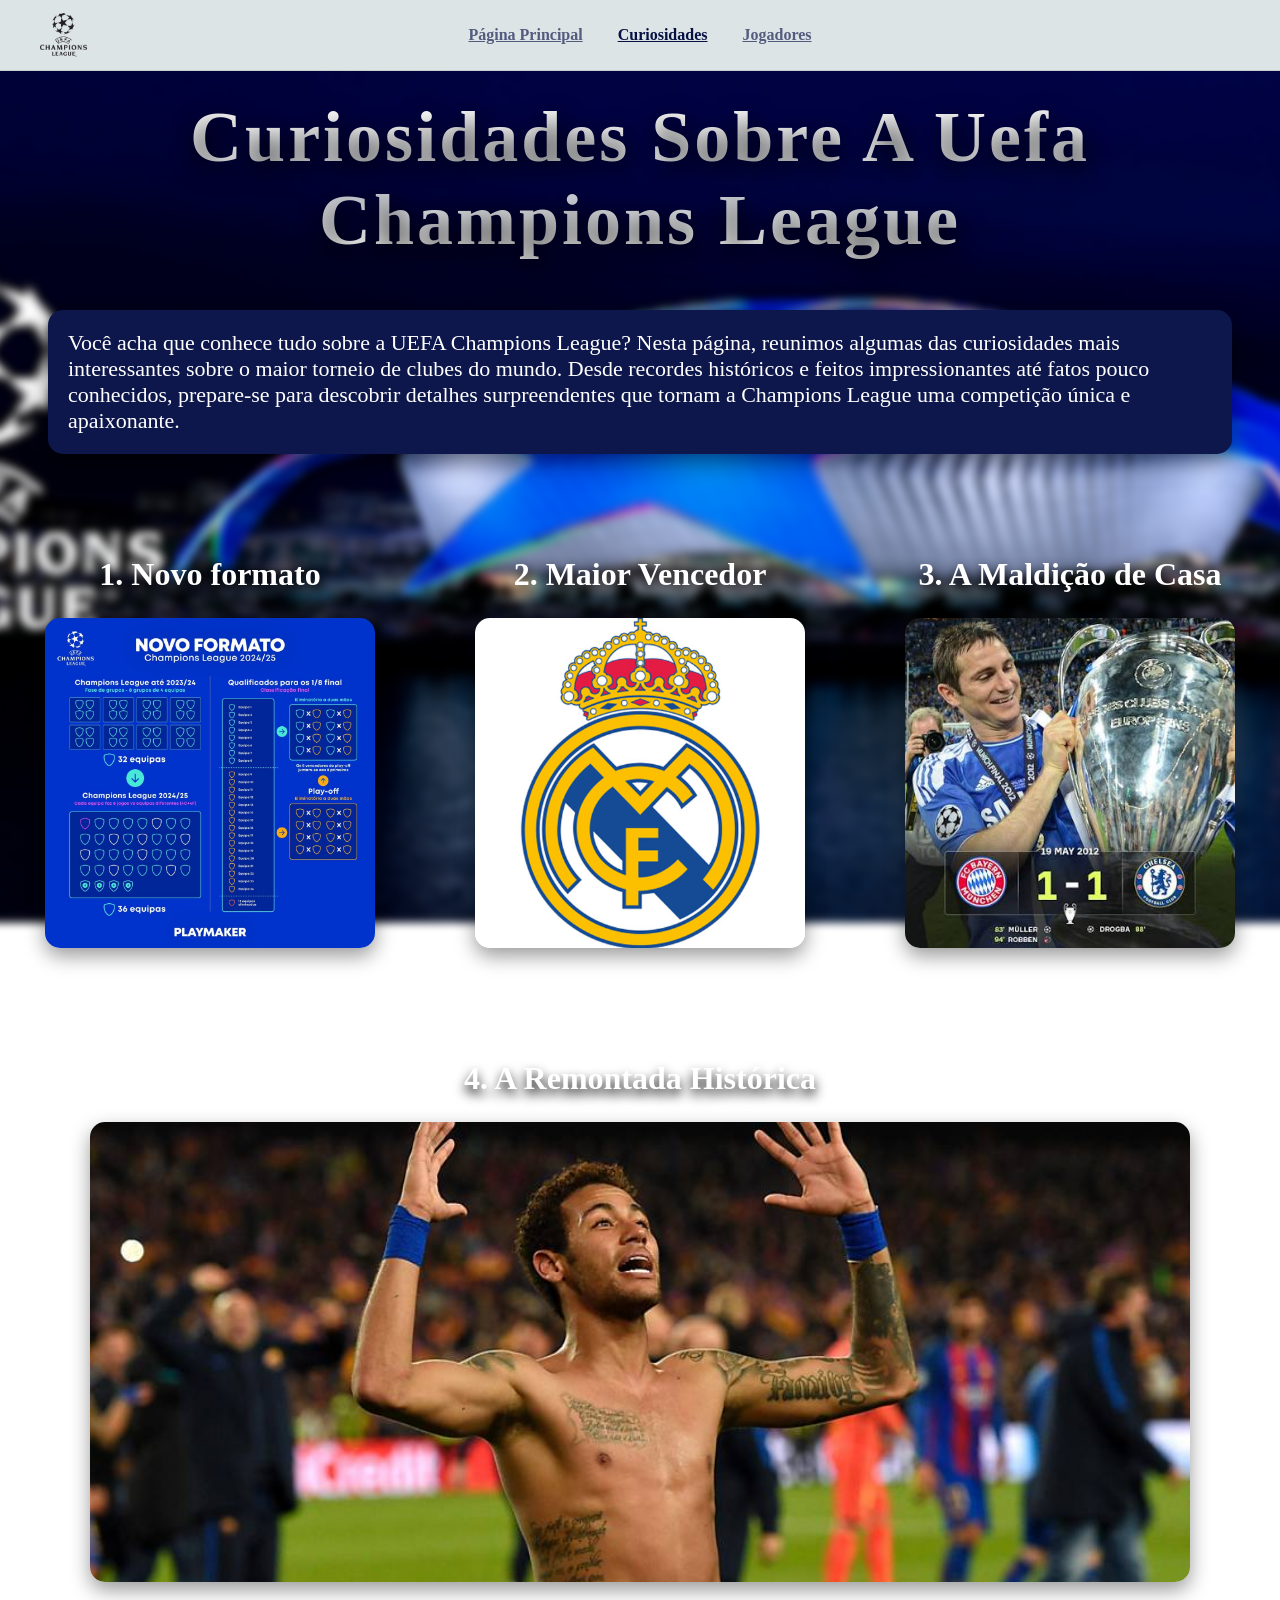
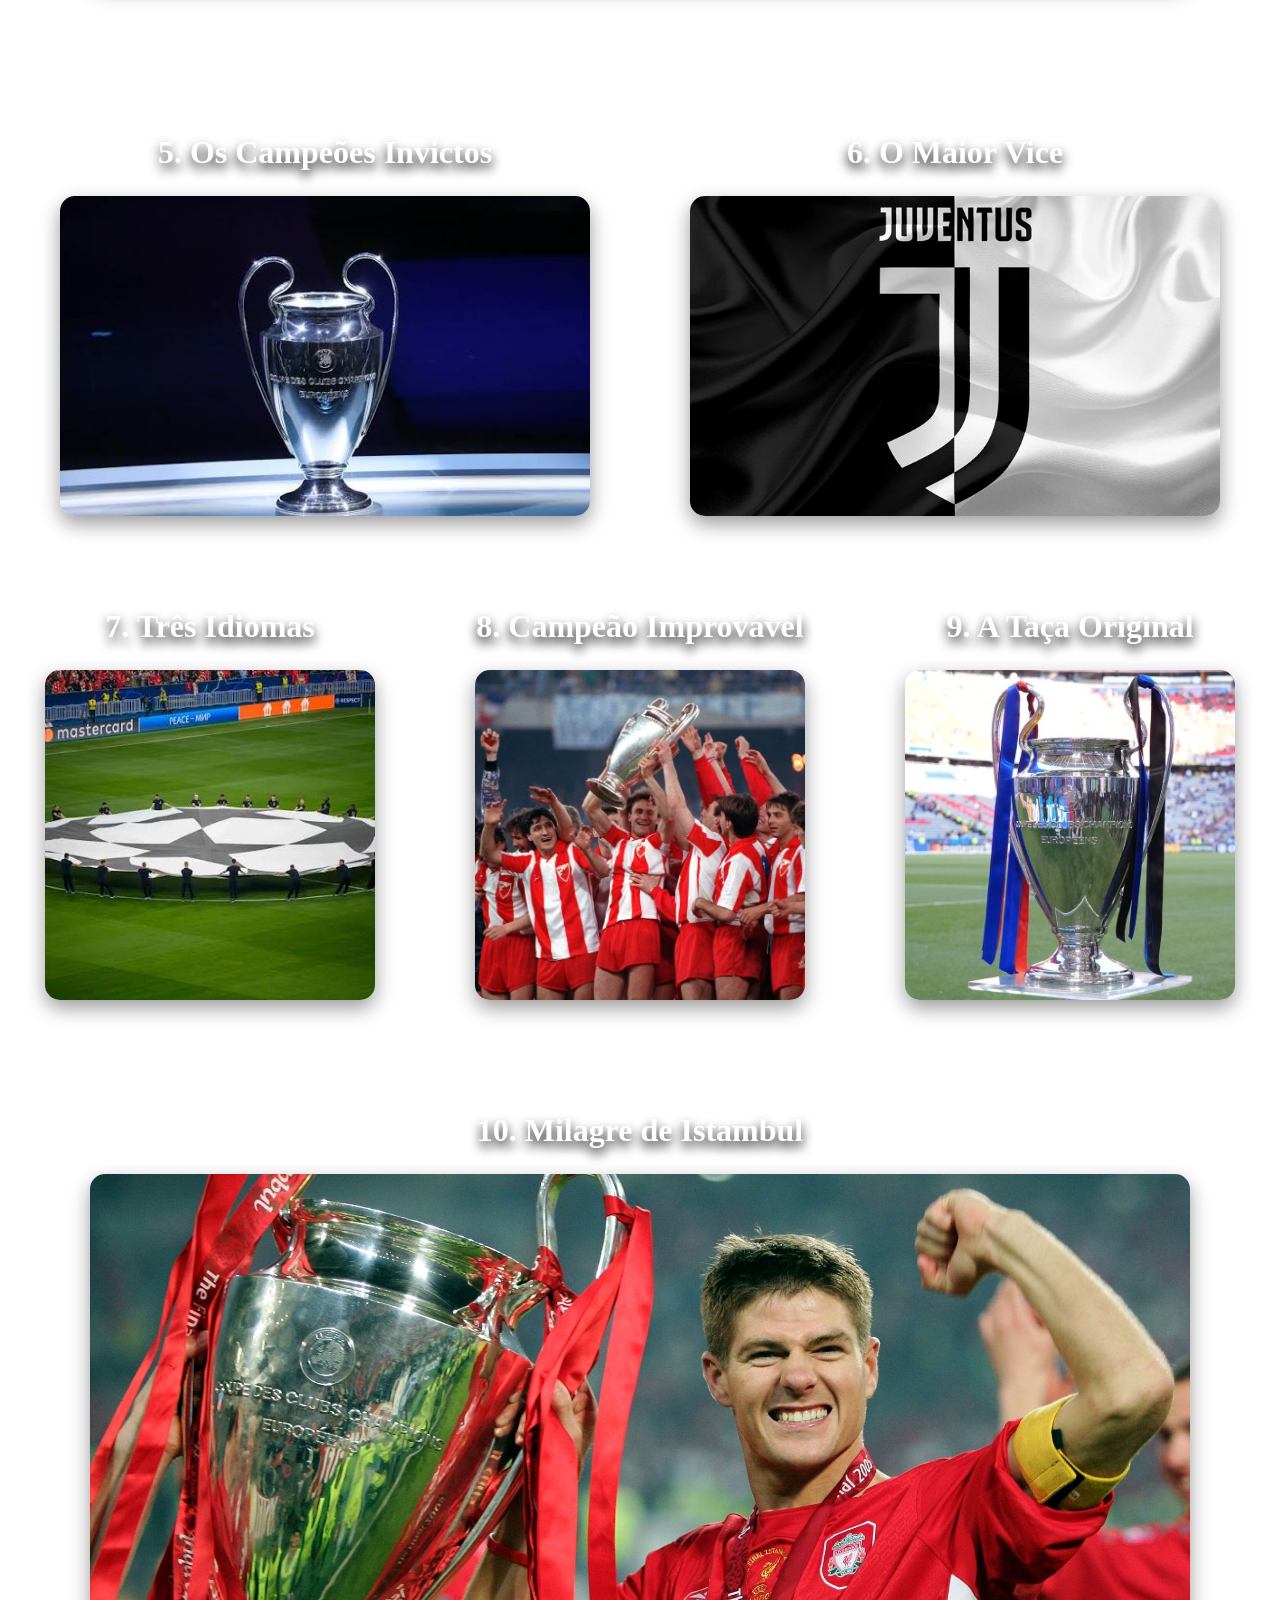
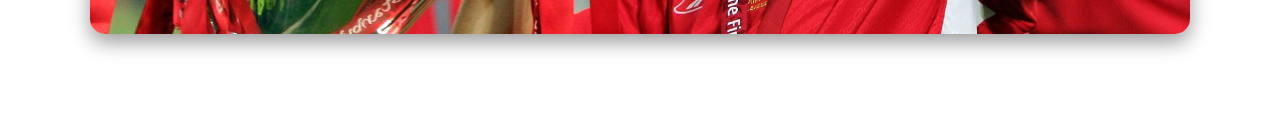
==== curiosidades.html @ 47689d78 "tirei o rodapé" ====
<!DOCTYPE html>
<html lang="en">
<head>
    <link rel="icon" href="imagens_pietro/logo-champions.png">
    <link rel="stylesheet" href="curiosidades.css">
    <meta charset="UTF-8">
    <meta name="viewport" content="width=device-width, initial-scale=1.0">
    <title>Curiosidades Champions League</title>
</head>
<body>
    <nav class="topo-site">
    <div class="topo-caixa">
        <img src="imagens_pietro/logo-champions.png" alt="Logo Champions" class="topo-logo">
        <ul class="topo-links">
            <li><a href="index.html">Página Principal</a></li>
            <li><a href="curiosidades.html" class="active">Curiosidades</a></li>
            <li><a href="jogadores.html">Jogadores</a></li>
        </ul>
    </div>
    </nav>
    <div class="fundo"></div>
    <header>
        <h1>Curiosidades Sobre A Uefa Champions League</h1>
        <p class="intro">Você acha que conhece tudo sobre a UEFA Champions League? 
            Nesta página, reunimos algumas das curiosidades mais interessantes sobre o maior torneio de clubes do mundo. 
            Desde recordes históricos e feitos impressionantes até fatos pouco conhecidos, prepare-se para descobrir detalhes surpreendentes que tornam a Champions League uma competição única e apaixonante.</p>

    </header>
    <main>
        
        <div class="card">
            <h3 class="timg">1. Novo formato</h3>
            <img src="imagens_pietro/formato.jpg" alt="Champions League" class="imagem">

            <div class="texto">
                <h4>Fase de liga</h4>
                <p>
                    A partir da temporada 2024/25, a UEFA Champions League adotou um novo formato com 36 equipes e uma fase de liga única, substituindo os tradicionais grupos. 
                    Cada clube disputa oito jogos contra adversários diferentes, e os melhores colocados avançam para as fases eliminatórias. 
                    A mudança foi criada para aumentar a competitividade e proporcionar mais confrontos entre grandes equipes.
                </p>
            </div>
        </div>

        <div class="card">
            <h3 class="timg">2. Maior Vencedor </h3>
            <img src="imagens_pietro/real.jpg" alt="Champions League" class="imagem">

            <div class="texto">
                <h4>Real Madrid</h4>
                <p>O Real Madrid é o clube mais dominante da história do torneio.
                O time espanhol já conquistou a taça 15 vezes, abrindo uma vantagem bizarra para o segundo colocado, o Milan, que possui 7 títulos.</p>
            </div>
        </div>

        <div class="card">
            <h3 class="timg">3. A Maldição de Casa </h3>
            <img src="imagens_pietro/alianz.jfif" alt="Champions League" class="imagem">

            <div class="texto">
                <h4>O Tabu do Estádio</h4>
                <p> Disputar a grande final da Champions League no próprio estádio parece a vantagem dos sonhos, mas historicamente se tornou uma verdadeira maldição. Em mais de 70 anos de torneio, apenas o Real Madrid (1957) e a Inter de Milão (1965) conseguiram ser campeões em casa. Na era moderna, o Bayern de Munique tentou quebrar esse tabu em 2012 na sua própria arena, mas acabou sofrendo uma derrota dramática nos pênaltis.</p>
            </div>
        </div>

        <div class="card destaque">
            <h3 class="timg">4. A Remontada Histórica </h3>
            <img src="imagens_pietro/remontada.jpg" alt="Champions League" class="imagem">

            <div class="texto">
                <h4>O Impossível Aconteceu no Camp Nou</h4>
                <p> Após o Barcelona sofrer um 4 a 0 avassalador para o PSG em 2017, a eliminação era dada como certa. Diante do ceticismo geral, o craque brasileiro chamou a responsabilidade e cravou: "Enquanto houver 1% de chance, teremos 99% de fé". No jogo de volta, o Barça abriu 3 a 0, mas sofreu um gol de Cavani no segundo tempo que parecia enterrar o sonho da classificação, exigindo que o time marcasse mais três gols nos minutos finais.
            Foi nesse cenário de terra arrasada que Neymar assumiu o protagonismo absoluto do futebol mundial. Aos 43 minutos, ele cobrou uma falta antológica no ângulo. Aos 46, com uma frieza absurda, bateu o pênalti do 5 a 1. E no último segundo dos acréscimos, aos 50 minutos, limpou a marcação e deu uma assistência genial de cavadinha para Sergi Roberto decretar o inacreditável 6 a 1. A histórica "Remontada" se tornou a maior atuação individual da carreira de Neymar.
                </p>
            </div>

        </div>

        <div class="card duplo">
            <h3 class="timg">5. Os Campeões Invictos </h3>
            <img src="imagens_pietro/taça.jfif" alt="Champions League" class="imagem">

            <div class="texto">
                <h4>A Campanha Perfeita</h4>
                <p>Erguer a taça mais cobiçada da Europa já é uma tarefa extremamente difícil, mas conquistá-la sem sofrer nenhuma derrota é um feito para pouquíssimos. Na história do torneio, apenas nove clubes conseguiram se sagrar campeões de forma invicta.
                    Entre eles, destacam-se times como o Milan, o Liverpool e o Ajax.
                    A façanha mais impressionante e recente desse seleto grupo aconteceu na temporada 2019/20, quando o título foi conquistado não apenas sem nenhuma derrota, mas vencendo absolutamente todas as partidas daquela edição, feito inédito na era moderna da competição.</p>
            </div>
        </div>

        <div class="card duplo">
            <h3 class="timg">6. O Maior Vice </h3>
            <img src="imagens_pietro/juventus.jpg" alt="Champions League" class="imagem">

            <div class="texto">
                <h4>A Maldição da Juventus</h4>
                <p> Enquanto alguns clubes parecem ter uma conexão mágica com a vitória na Champions League, outros carregam um histórico amargo de decisões dramáticas. O gigante italiano Juventus detém o recorde isolado de mais vice-campeonatos na história do torneio.
                    O clube de Turim conseguiu alcançar a grande final em nove ocasiões diferentes, mas acabou saindo de campo derrotado em sete delas. Essa sequência negativa inclui derrotas dolorosas nas finais de 1997, 1998, 2003, 2015 e 2017, transformando o sonho da terceira taça europeia em uma verdadeira obsessão engasgada para a sua torcida.</p>
            </div>
        </div>

        <div class="card">
            <h3 class="timg">7. Três Idiomas </h3>
            <img src="imagens_pietro/hino.jfif" alt="Champions League" class="imagem">

            <div class="texto">
                <h4>A Letra do Hino</h4>
                <p>Criado em 1992 para marcar a transição da antiga Copa dos Campeões para o formato atual da Champions League, o hino oficial é cantado misturando três línguas oficiais da UEFA de forma intercalada: o inglês, o francês e o alemão.</p>
            </div>
        </div>

        <div class="card">
            <h3 class="timg">8. Campeão Improvável </h3>
            <img src="imagens_pietro/estrelavermelha.webp" alt="Champions League" class="imagem">

            <div class="texto">
                <h4>Estrela Vermelha</h4>
                <p>Em 1991, o Estrela Vermelha, da Sérvia, chocou o continente ao conquistar o título da Champions. Foi uma das campanhas mais surpreendentes do futebol moderno, batendo o Olympique de Marselha na grande final e quebrando o domínio dos favoritos.</p>
            </div>
        </div>

        <div class="card">
            <h3 class="timg">9. A Taça Original </h3>
            <img src="imagens_pietro/trofeu.jfif" alt="Champions League" class="imagem">

            <div class="texto">
                <h4>A Regra da Posse</h4>
                <p>Antigamente, qualquer clube que vencesse o torneio três vezes seguidas ou cinco vezes no total ganhava o direito de ficar com a taça original para sempre. Hoje em dia, a UEFA mantém o troféu verdadeiro e os clubes recebem apenas uma réplica idêntica.</p>
            </div>
        </div>

        <div class="card destaque">
            <h3 class="timg">10. Milagre de Istambul</h3>
            <img src="imagens_pietro/istambul.jpg" alt="Champions League" class="imagem">

            <div class="texto">
                <h4>A Virada do Século</h4>
                <p> A final de 2005, disputada no Estádio Olímpico Atatürk, é considerada por muitos o maior jogo de futebol de todos os tempos. O poderoso Milan abriu um impressionante 3 a 0 ainda no primeiro tempo, deixando os torcedores do Liverpool sem esperanças. 
            No entanto, após o intervalo, o time inglês liderado por Steven Gerrard protagonizou uma reação inacreditável, marcando três gols em um intervalo de apenas seis minutos. 
            Após resistir à prorrogação com defesas milagrosas do goleiro Jerzy Dudek, o Liverpool conquistou o título histórico nos pênaltis, imortalizando aquela noite como "O Milagre de Istambul".</p>
            </div>
        </div>

    </main>

    <script src="curiosidades.js"></script>
</body>
</html>
---- curiosidades.css ----
.card {
    position: relative;
    display: flex;
    flex-direction: column;
    align-items: center;
    gap: 15px;
    width: 330px;
    flex-grow: 0;   
    flex-shrink: 0;
}

.imagem {
    width: 330px;
    height: 330px;
    object-fit: cover;
    z-index: 2;
    border-radius: 15px;
    box-shadow: 0 8px 20px rgba(0, 0, 0, 0.4);
}

.texto {
    position: absolute;
    top: 55px;
    left: 50%;
    width: 330px;  
    height: calc(100% - 55px); 
    min-height: 330px; 
    display: flex;
    flex-direction: column;
    justify-content: center;
    align-items: center;
    text-align: center;
    padding: 15px; 
    background: rgba(13, 23, 75, 0.95);
    color: white;
    border-radius: 16px; 
    opacity: 0;
    visibility: hidden;
    transform: translateX(-50%) scale(0.9); 
    transition: opacity 0.4s ease, transform 0.4s ease, visibility 0.4s ease;
    z-index: 9999;
    font-size: 19px;
    line-height: 1.4;
}
.card:hover > .texto {
    opacity: 1;
    transform: translateX(-50%) scale(1);
    visibility: visible;
}


banner {
    position: relative;
    height: 400px;
    overflow: hidden;
}

.fundo {
    top: 0;
    left: 0;
    position: fixed;
    background-image: url("imagens_pietro/back2.webp");
    background-size: cover;
    background-position: center;
    filter: blur(4px);
    transform: scale(1.05); 
    z-index: -1;
    background-repeat: no-repeat;
    background-attachment: fixed;
    width: 100vw;
    height: 100vh;
}

header {
    position: relative;
    z-index: 2; 
    color: white;
    padding: 40px;
}
h1 {
    font-size: 4.5rem;
    text-align: center;
    background: linear-gradient(
        #ffffff 10%,
        #e5e7eb 45%,
        #d1d5db 60%,
        #ffffff 90%
    );
    -webkit-background-clip: text;
    background-clip: text;
    color: transparent;
    letter-spacing: 3px;
    font-weight: 900;
    text-shadow: 2px 8px 25px rgba(0, 0, 0, 0.9);
}


.timg{
    text-align: center;
    color: #ffffff;
    font-size: 2rem;
    margin-bottom: 10px;
    text-shadow: 0 6px 12px rgba(0, 0, 0, 1);
}
.intro{
    font-size: 22px;
    margin: 30px auto 0px auto;
    padding: 20px;
    background: rgba(13, 23, 75, 1);
    border-radius: 15px;
    box-shadow: 0 8px 25px rgba(0, 0, 0, 0.5);
    color: rgb(255, 255, 255);
}

main {
    position: relative;
    z-index: 2;
    display: flex;
    flex-direction: row;
    flex-wrap: wrap;
    justify-content: center;
    gap: 60px 100px;
    width: 100%;
    max-width: 1200px;
    margin: 0 auto;
    padding: 30px;        
}

h4 {
    margin-bottom: 5px;
}

.card.destaque {
    width: 100%; 
    max-width: 1100px; 
    margin-top: 20px;
    margin-bottom: 60px;
}

.card.destaque .imagem {
    width: 100%;
    height: 460px;
    object-fit: cover;
    object-position: center 35%;
}

.card.destaque .texto {
    top: 54px;
    left: 50%;
    transform: translateX(-50%) scale(0.9);
    width: 100%;
    height: 460px;   
    font-size: 21px; 
    padding: 33px;  
}

.card.destaque:hover > .texto {
    transform: translateX(-50%) scale(1);
}

.card.duplo {
    width: 530px; 
}

.card.duplo .imagem {
    width: 530px;
    height: 320px;
    object-fit: cover;
}
.card.duplo .texto {
    top: 59px;
    left: 50%;
    transform: translateX(-50%) scale(0.9);
    width: 530px;  
    height: 320px; 
}

.card.duplo:hover > .texto {
    opacity: 1;
    visibility: visible;
    transform: translateX(-50%) scale(1);
}

.topo-site {
    position: fixed;
    top: 0;
    left: 0;
    width: 100%;
    height: 70px;
    background-color: rgb(221, 228, 230);
    backdrop-filter: blur(10px);
    border-bottom: 1px solid rgba(0, 0, 0, 0.1);
    z-index: 999999;                     
    transition: transform 0.3s ease;    
}

.topo-site.escondido {
    transform: translateY(-100%); 
}

.topo-caixa {
    width: 100%;
    max-width: 1400px; 
    height: 100%;
    margin: 0 auto;
    padding: 0 40px;
    display: flex;
    justify-content: center; 
    align-items: center;
    box-sizing: border-box;
    position: relative; 
}

.topo-logo {
    position: absolute;
    left: 40px;
    height: 45px;   
    width: auto;     
    object-fit: contain; 
    display: block;
}

.topo-links {
    display: flex;
    flex-direction: row; 
    list-style: none;
    gap: 35px;
    margin: 0;
    padding: 0;
}


.topo-links a {
    color: rgba(24, 33, 82, 0.7);
    font-size: 16px;
    font-weight: bold;
    transition: color 0.2s ease;
    display: block;
}


.topo-links a:hover,
.topo-links a.active {
    color: #071142;
}
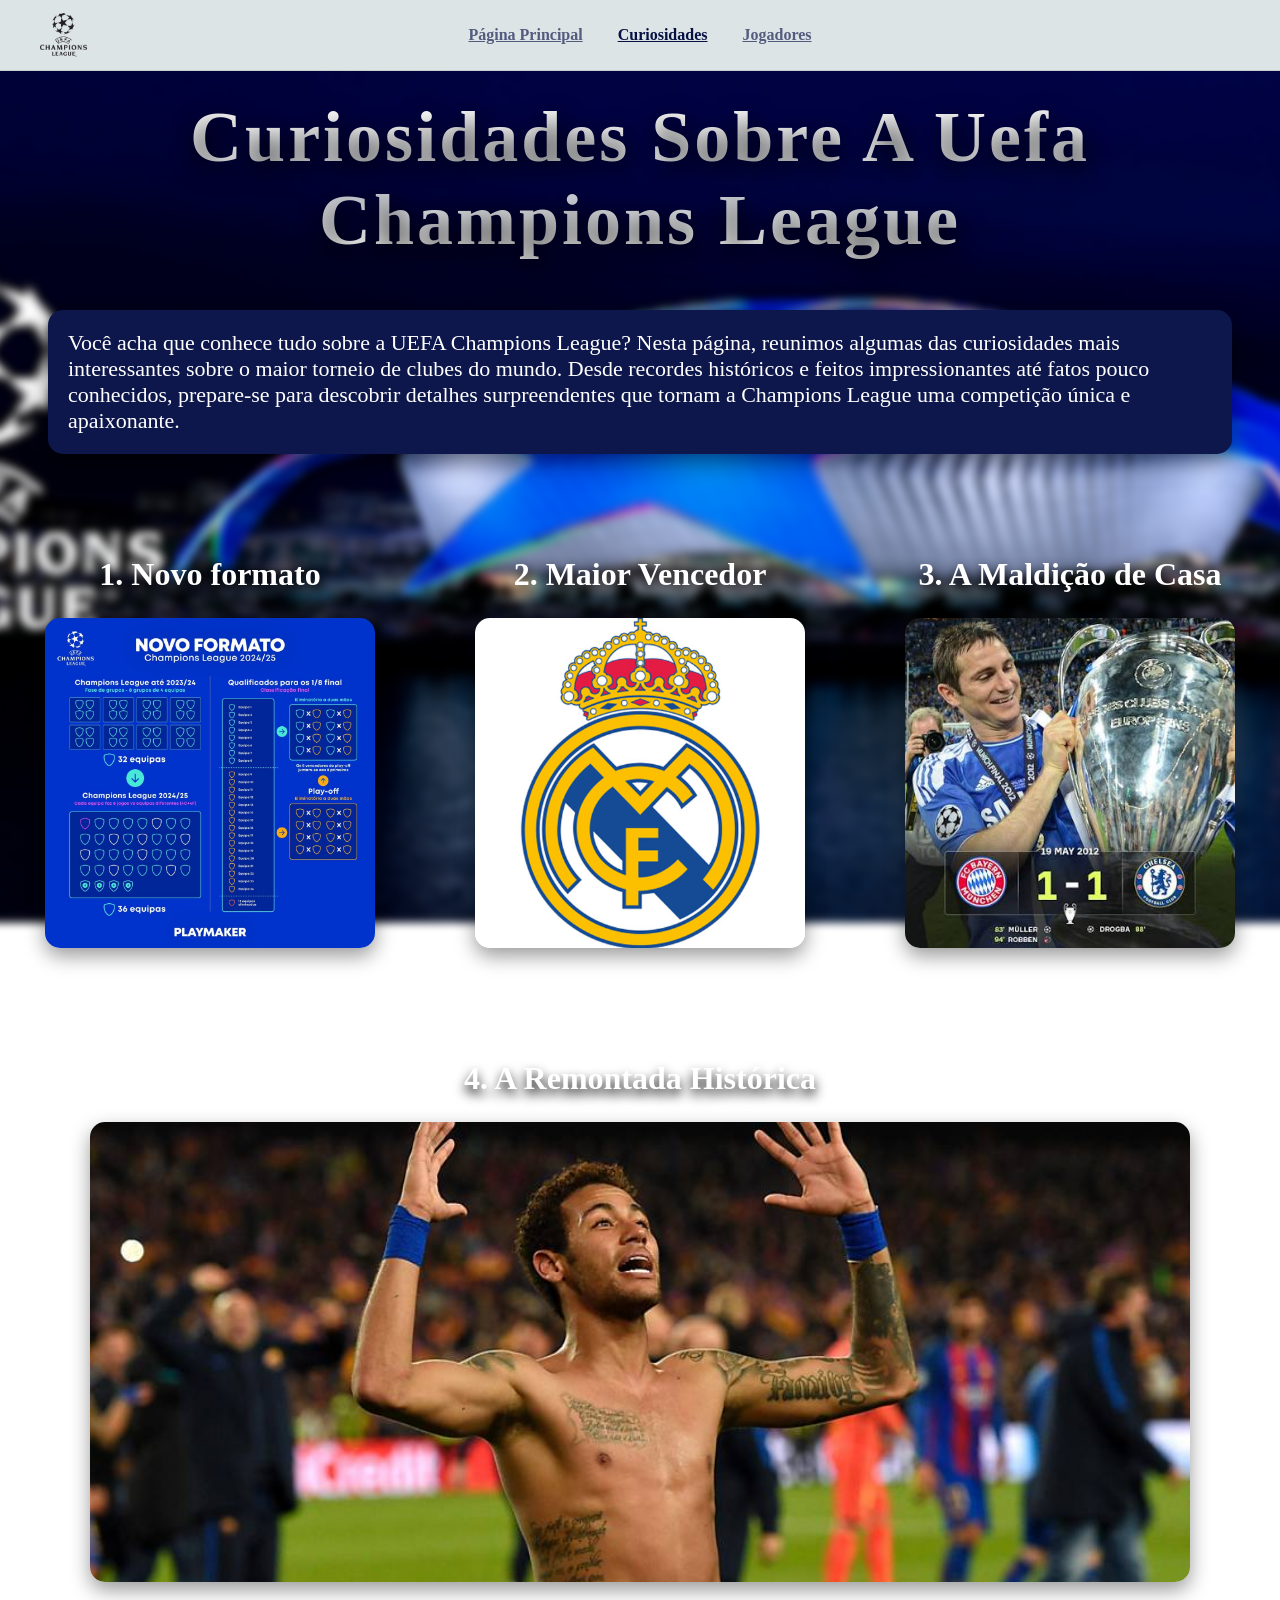
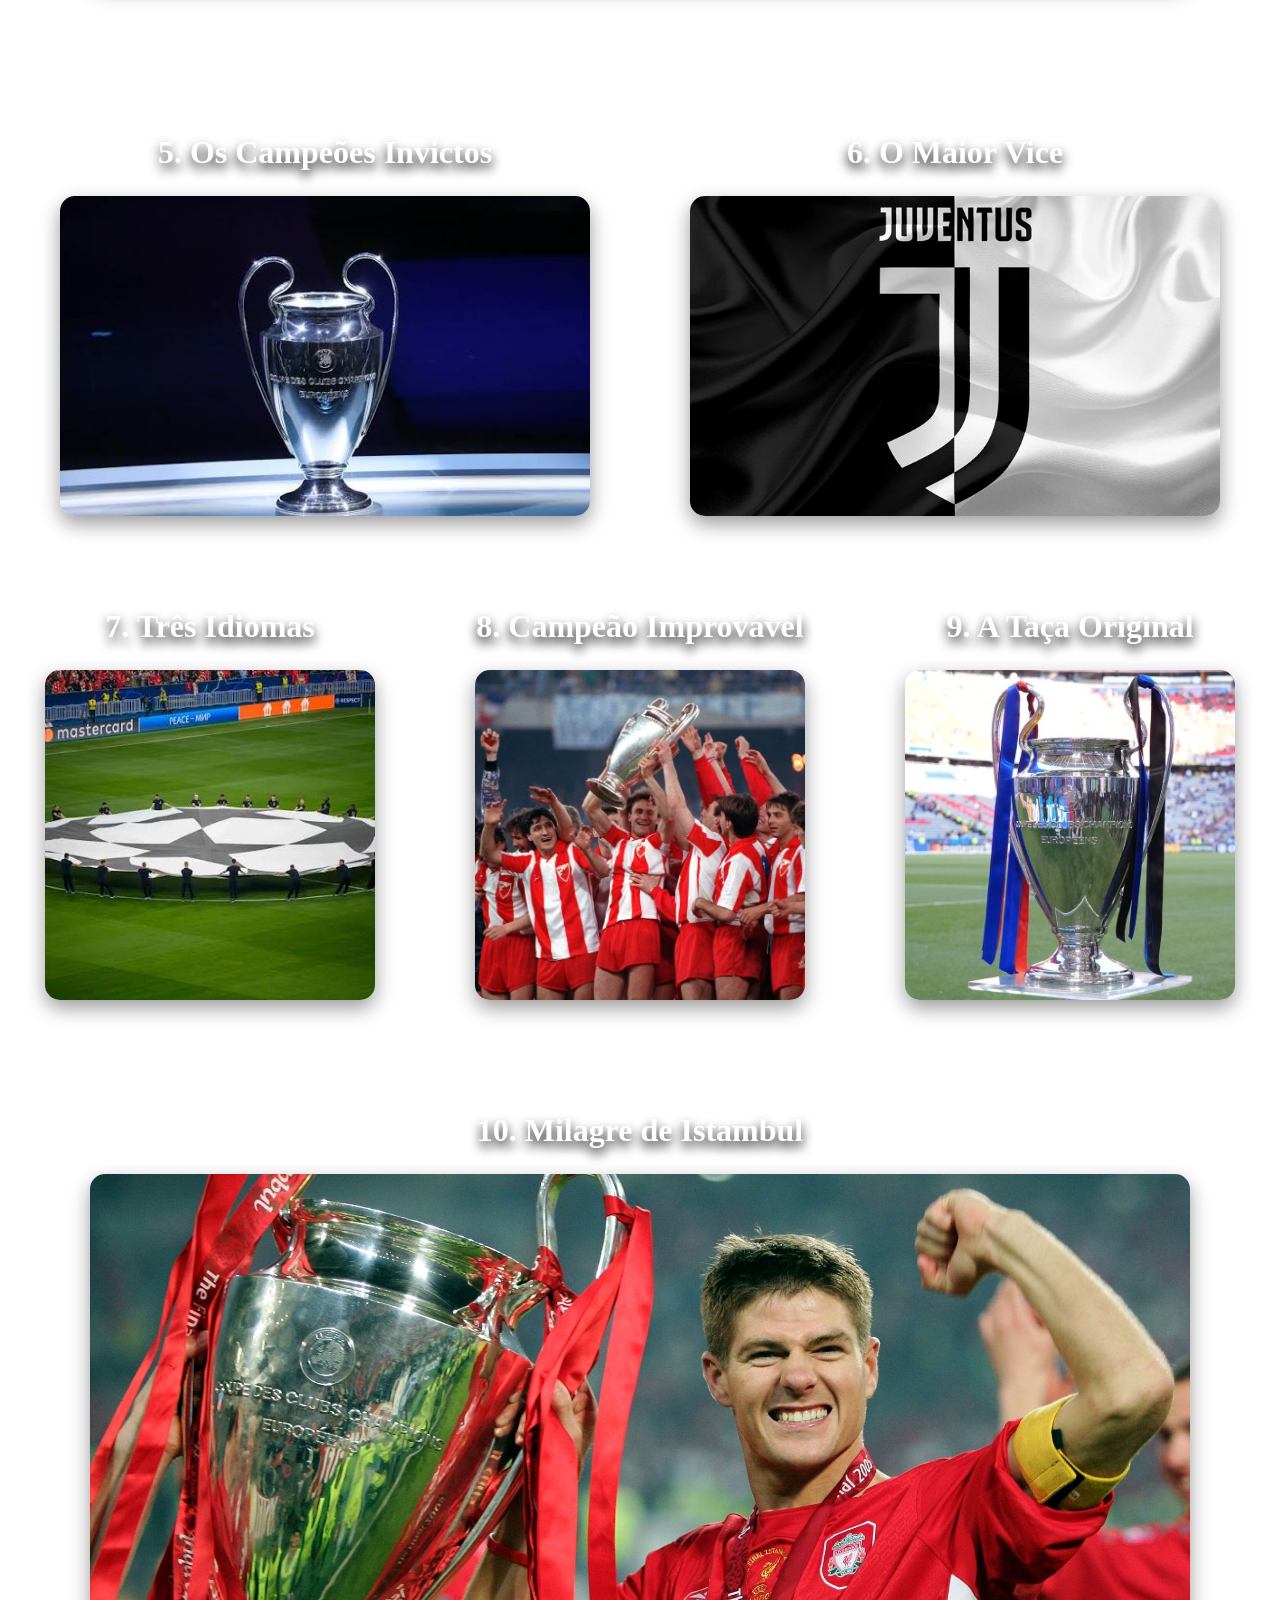
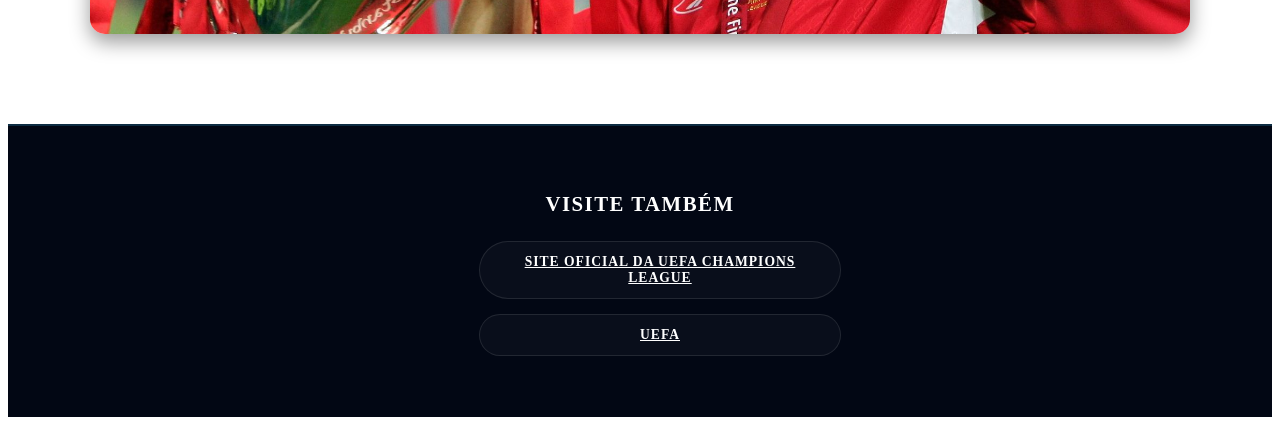
==== commit 9eb3c675: "coloquei o rodapé" ====
--- a/curiosidades.html
+++ b/curiosidades.html
@@ -143,6 +143,27 @@
 
     </main>
 
+    <footer>
+
+
+
+
+    <section class="visite">
+
+    <h3>Visite também</h3>
+
+    <ul>
+        <li>
+        <a href="https://www.uefa.com/uefachampionsleague/" target="_blank">Site Oficial da UEFA Champions League</a>
+        </li>
+
+        <li>
+            <a href="https://www.uefa.com/" target="_blank">UEFA</a>
+        </li>
+        </ul>
+    </section>
+    </footer>
+
     <script src="curiosidades.js"></script>
 </body>
 </html>
--- a/curiosidades.css
+++ b/curiosidades.css
@@ -244,3 +244,46 @@
     color: #071142;
 }
 
+footer {
+    background-color: #020714;
+    border-top: 2px solid rgba(56, 189, 248, 0.2);
+    padding: 45px 20px;
+    text-align: center;
+}
+
+footer h3 {
+    font-size: 1.3rem;
+    color: #ffffff;
+    text-transform: uppercase;
+    margin-bottom: 25px;
+    letter-spacing: 1.5px;
+}
+
+.visite ul {
+    list-style: none;
+    display: flex;
+    flex-direction: column; 
+    align-items: center;
+    gap: 15px;
+}
+
+.visite ul li a {
+    display: inline-block;
+    width: 320px; 
+    padding: 12px 20px;
+    background: rgba(255, 255, 255, 0.03);
+    color: #ffffff;
+    font-weight: 600;
+    font-size: 0.85rem;
+    text-transform: uppercase;
+    letter-spacing: 1px;
+    border-radius: 30px;
+    border: 1px solid rgba(255, 255, 255, 0.1);
+    text-align: center;
+}
+
+.visite ul li a:hover {
+    background: linear-gradient(90deg, #38bdf8, #0369a1);
+    box-shadow: 0 0 20px rgba(56, 189, 248, 0.4);
+    transform: scale(1.05); 
+}
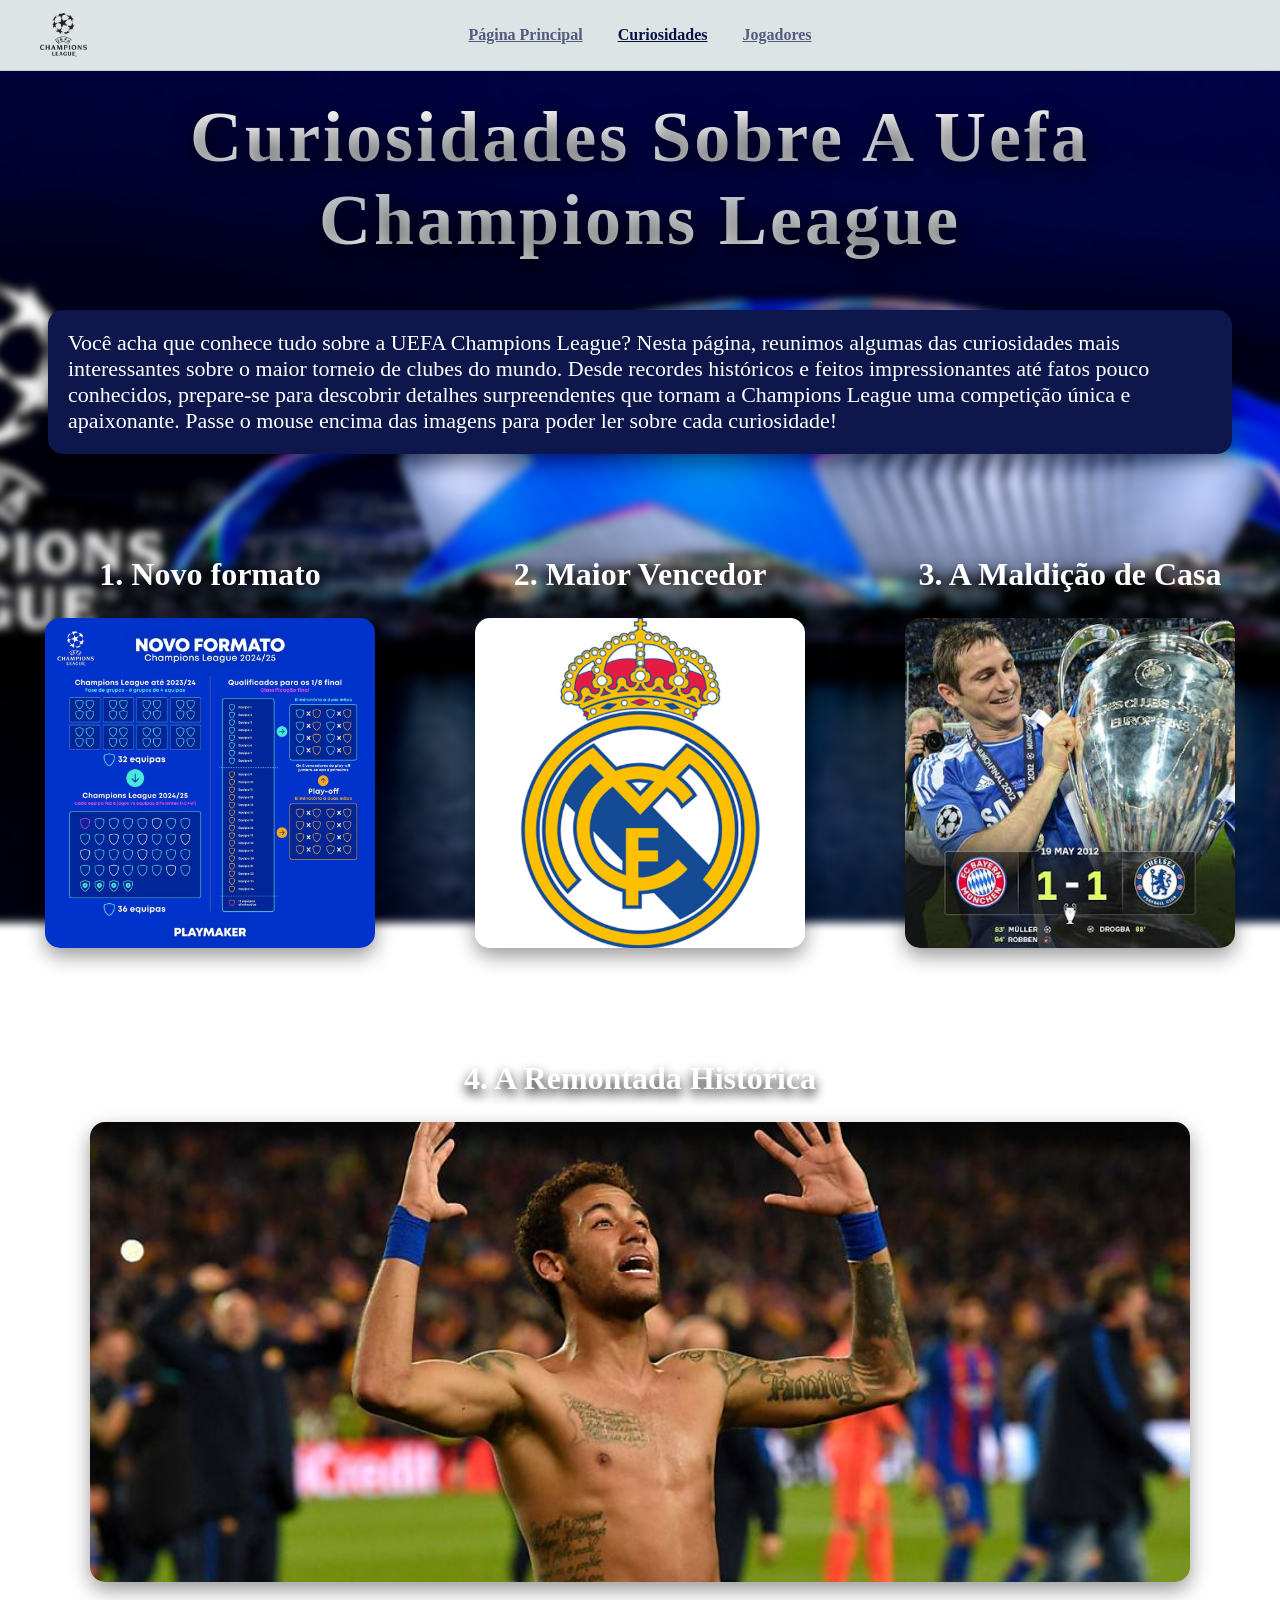
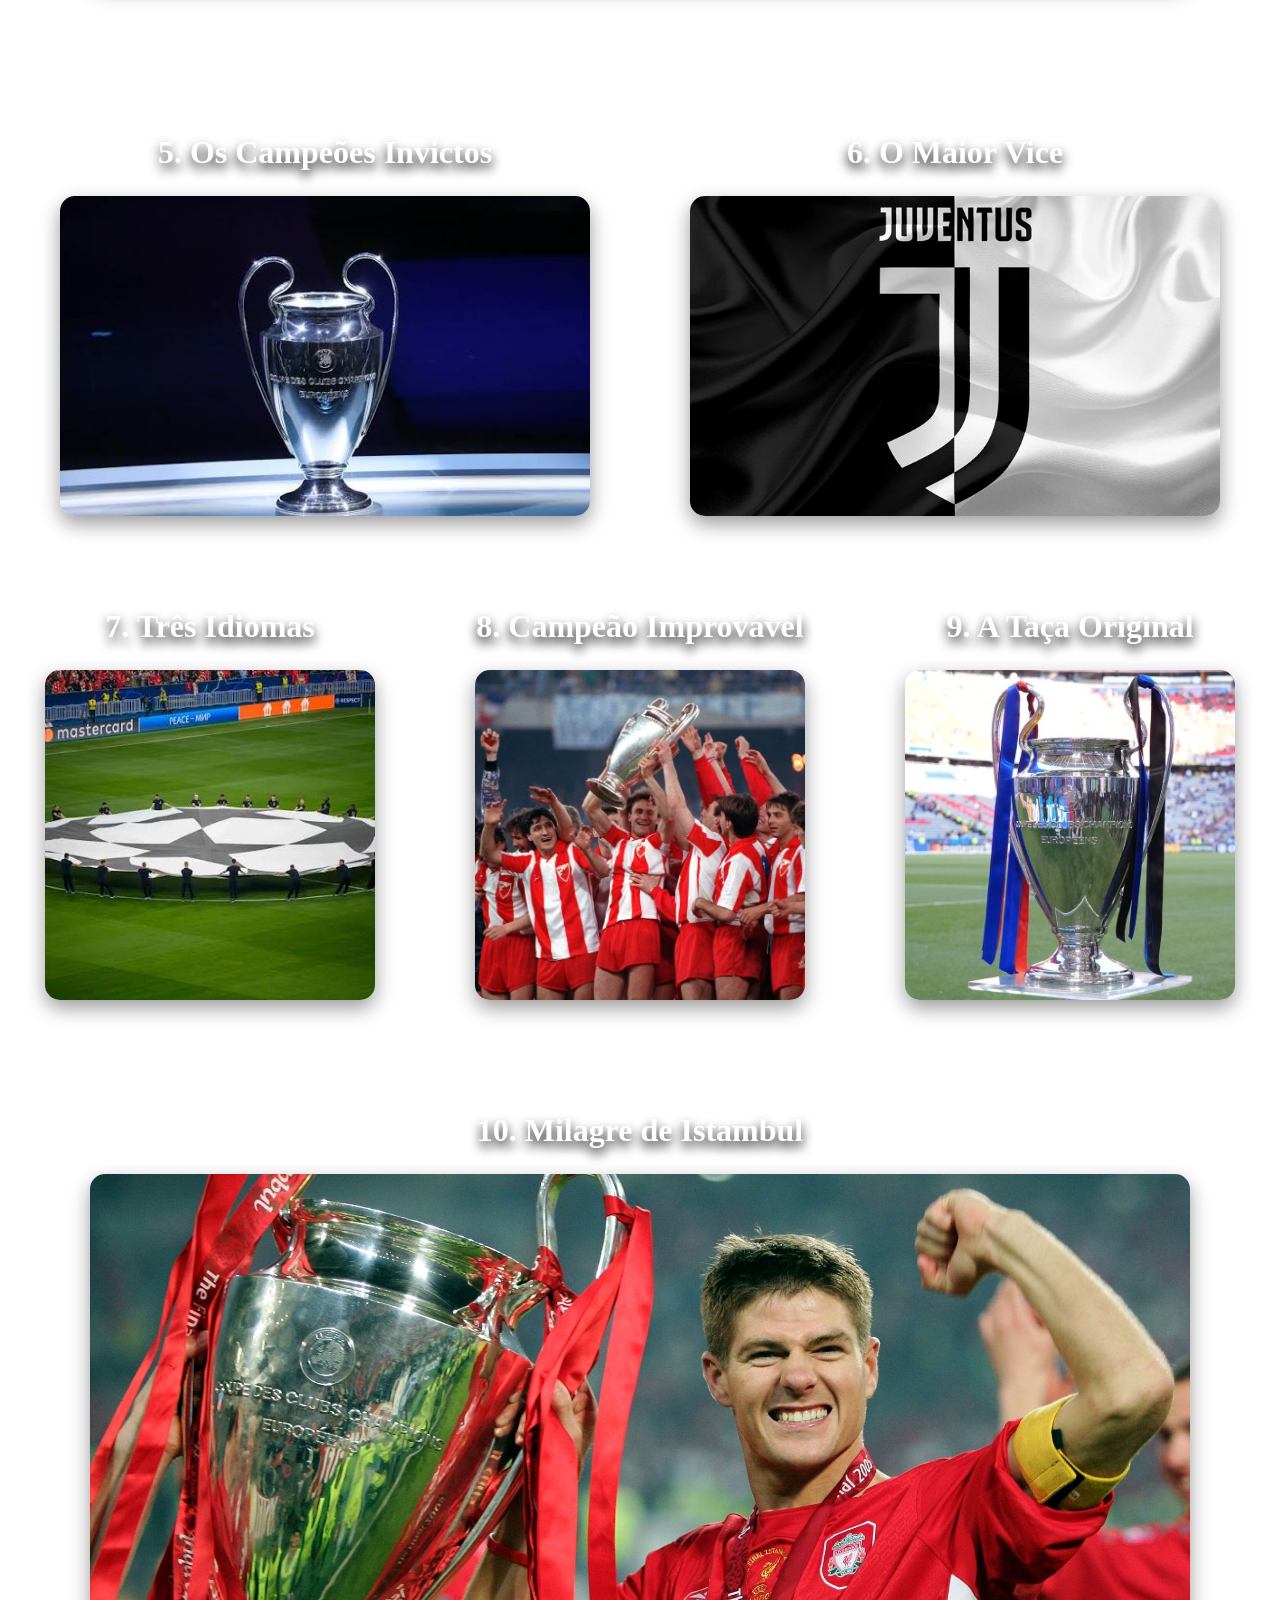
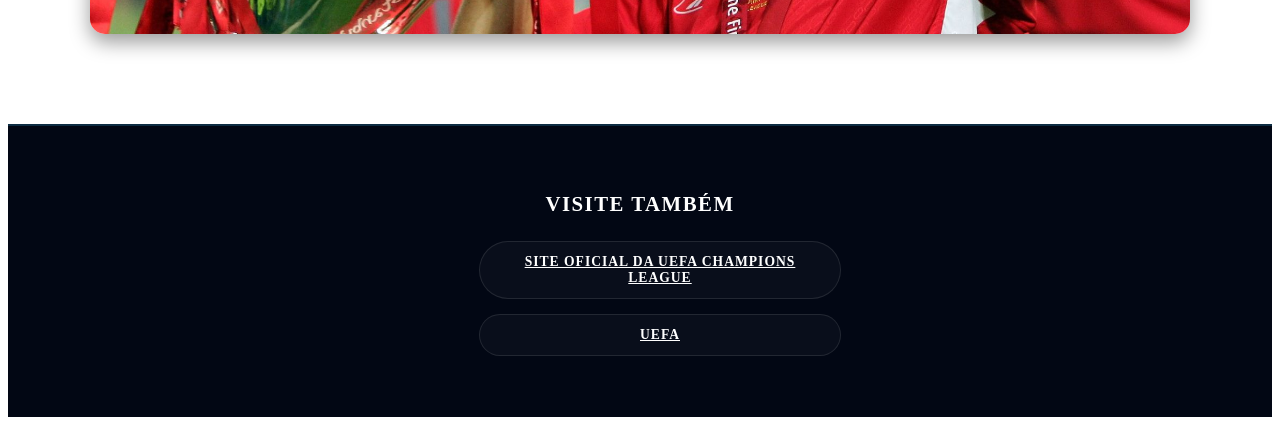
==== commit b741ac54: "mudei o texto um pouco" ====
--- a/curiosidades.html
+++ b/curiosidades.html
@@ -23,7 +23,7 @@
         <h1>Curiosidades Sobre A Uefa Champions League</h1>
         <p class="intro">Você acha que conhece tudo sobre a UEFA Champions League? 
             Nesta página, reunimos algumas das curiosidades mais interessantes sobre o maior torneio de clubes do mundo. 
-            Desde recordes históricos e feitos impressionantes até fatos pouco conhecidos, prepare-se para descobrir detalhes surpreendentes que tornam a Champions League uma competição única e apaixonante.</p>
+            Desde recordes históricos e feitos impressionantes até fatos pouco conhecidos, prepare-se para descobrir detalhes surpreendentes que tornam a Champions League uma competição única e apaixonante. Passe o mouse encima das imagens para poder ler sobre cada curiosidade!</p>
 
     </header>
     <main>
@@ -148,7 +148,7 @@
 
 
 
-    <section class="visite">
+        <section class="visite">
 
     <h3>Visite também</h3>
 
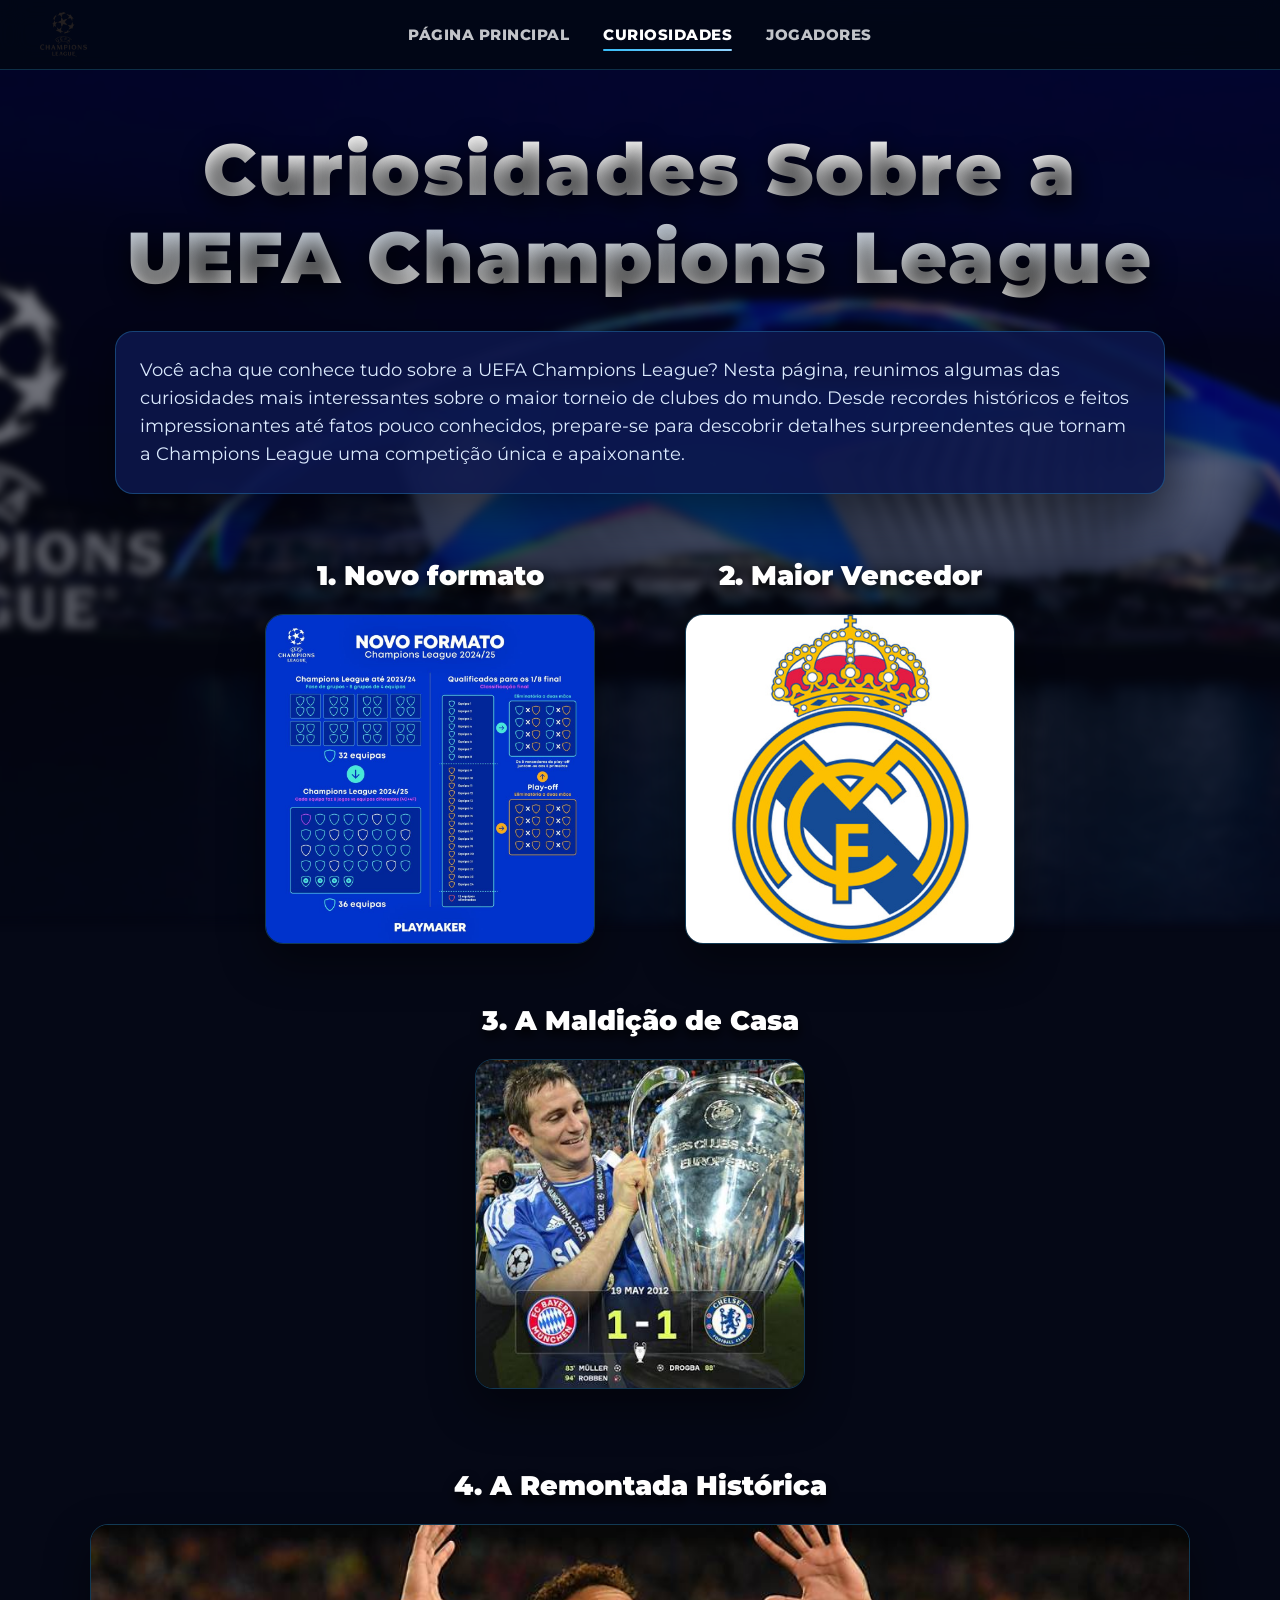
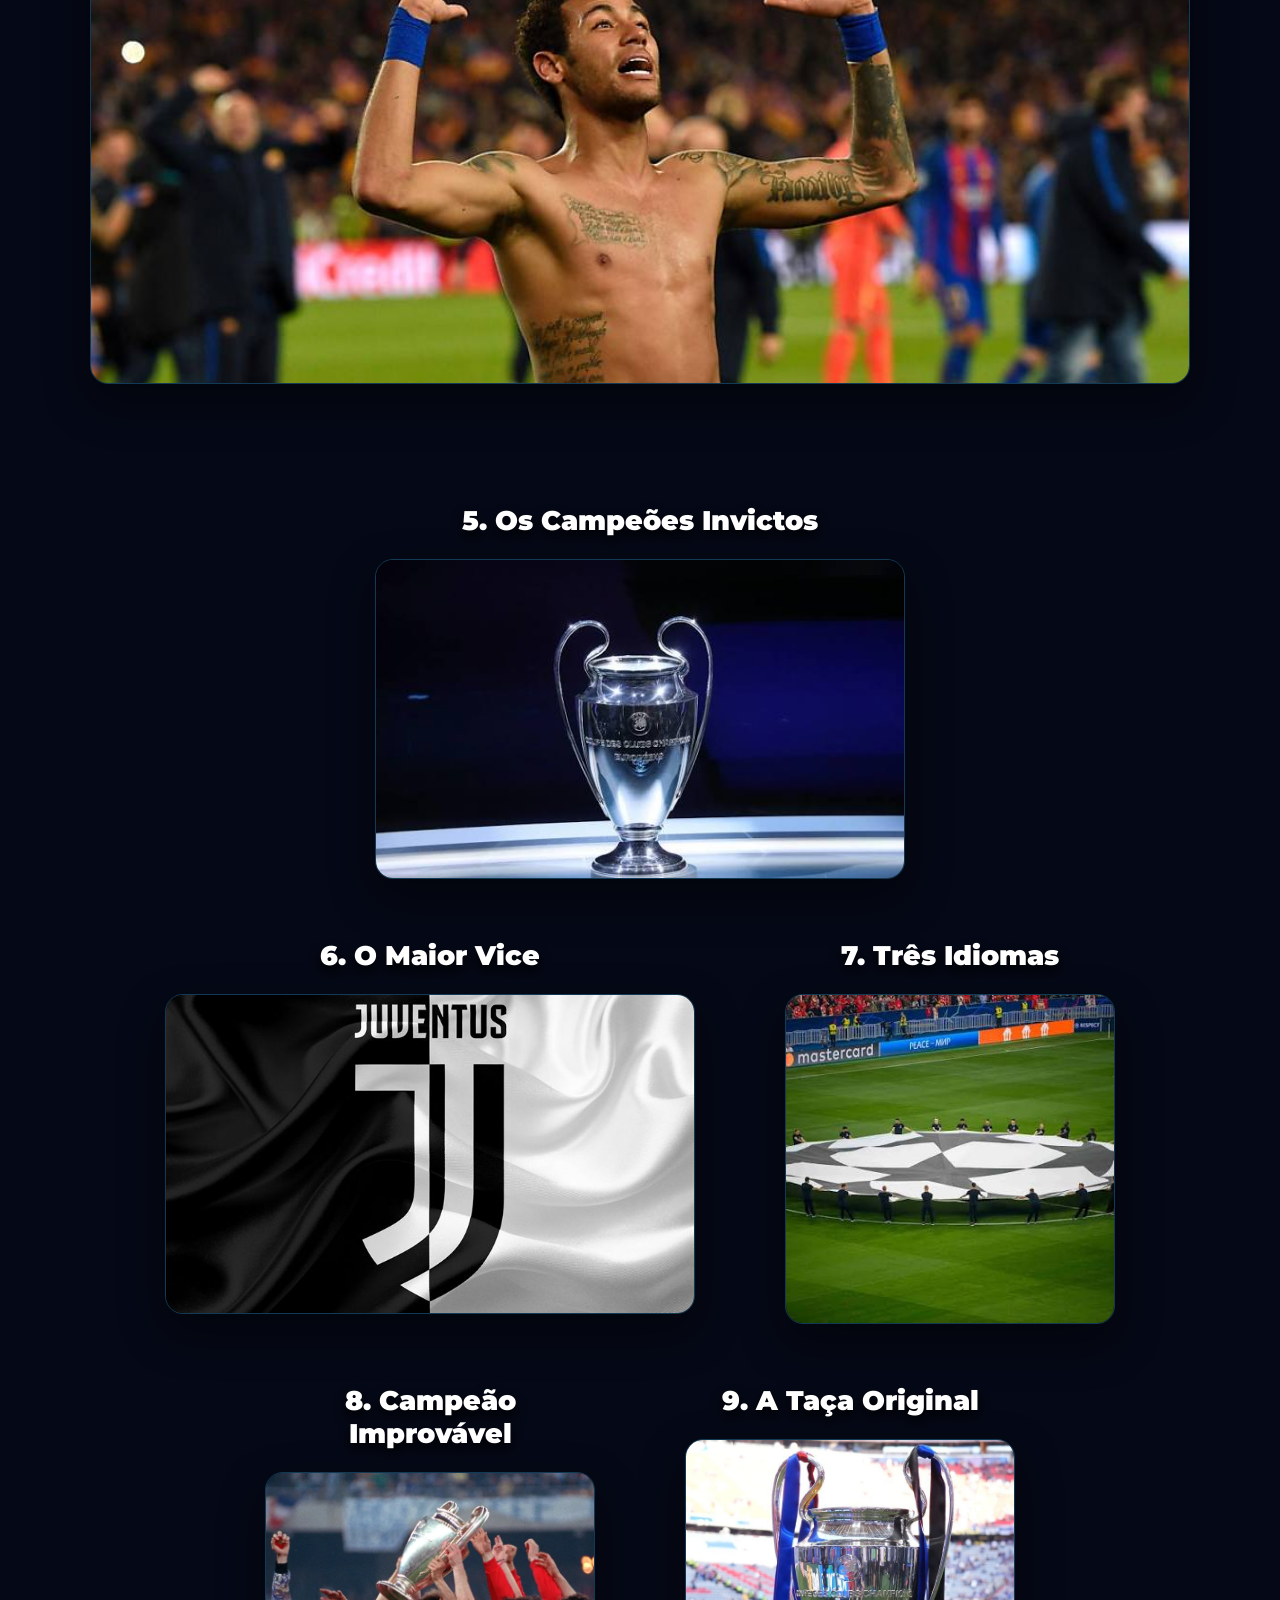
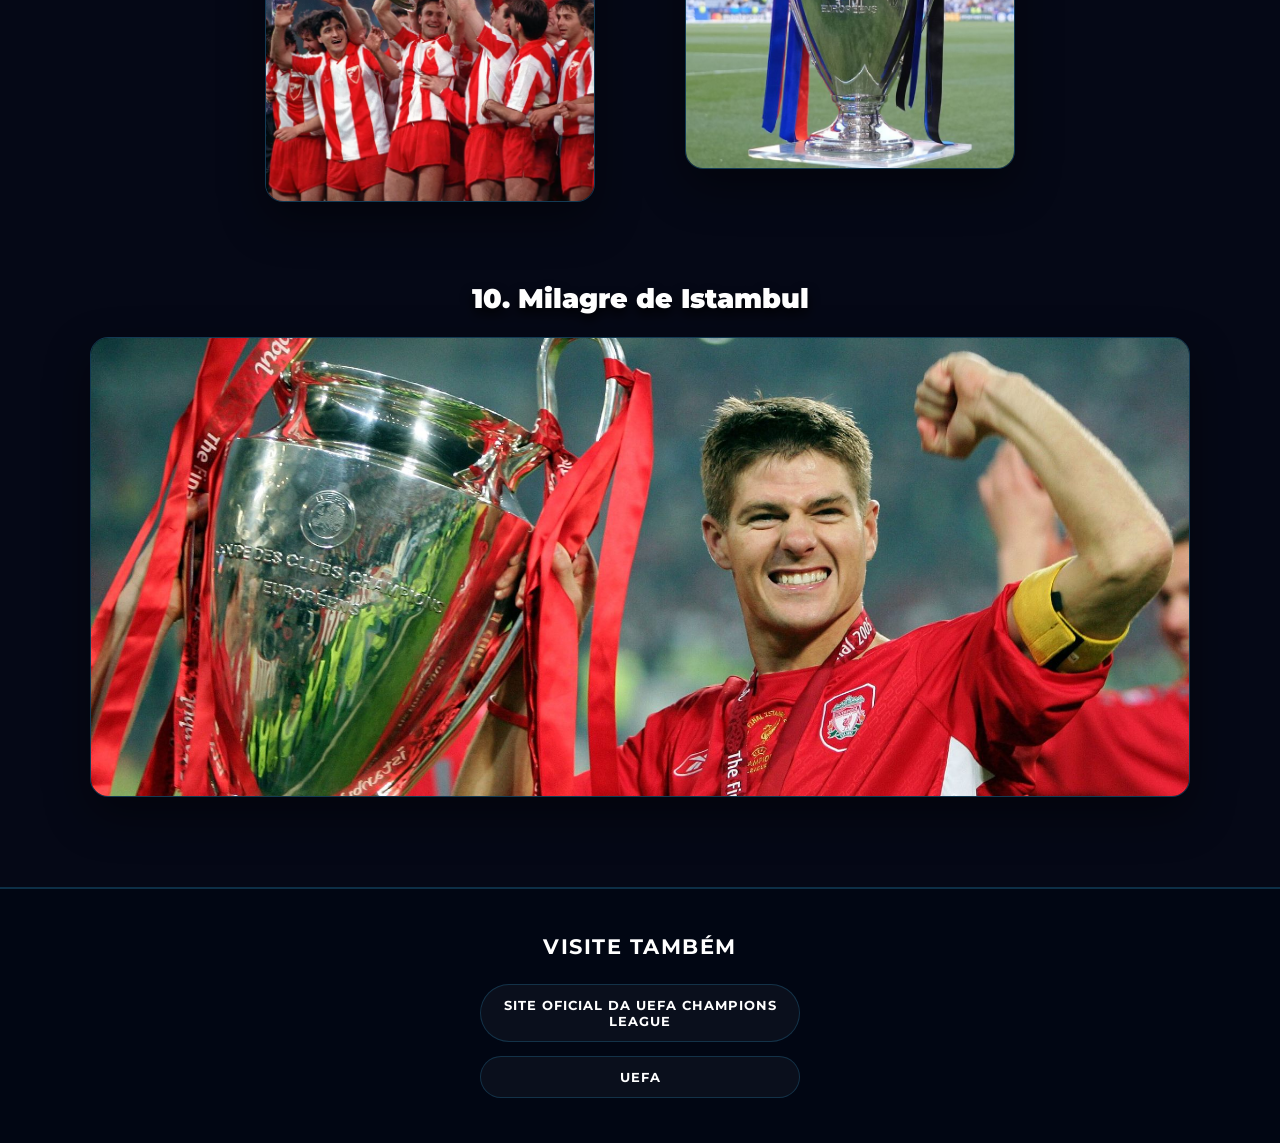
==== commit a4455747: "padronização de todas paginas, incluindo mesmas fontes, tamanhos, etc" ====
--- a/curiosidades.html
+++ b/curiosidades.html
@@ -1,169 +1,191 @@
 <!DOCTYPE html>
-<html lang="en">
+<html lang="pt-BR">
+
 <head>
-    <link rel="icon" href="imagens_pietro/logo-champions.png">
-    <link rel="stylesheet" href="curiosidades.css">
-    <meta charset="UTF-8">
-    <meta name="viewport" content="width=device-width, initial-scale=1.0">
-    <title>Curiosidades Champions League</title>
+  <meta charset="UTF-8">
+  <meta name="viewport" content="width=device-width, initial-scale=1.0">
+  <link rel="icon" href="imagens_pietro/logo-champions.png">
+  <link rel="stylesheet" href="curiosidades.css">
+  <title>Curiosidades Champions League</title>
 </head>
+
 <body>
-    <nav class="topo-site">
+  <nav class="topo-site">
     <div class="topo-caixa">
-        <img src="imagens_pietro/logo-champions.png" alt="Logo Champions" class="topo-logo">
-        <ul class="topo-links">
-            <li><a href="index.html">Página Principal</a></li>
-            <li><a href="curiosidades.html" class="active">Curiosidades</a></li>
-            <li><a href="jogadores.html">Jogadores</a></li>
-        </ul>
+      <img src="imagens_pietro/logo-champions.png" alt="Logo Champions" class="topo-logo">
+
+      <ul class="topo-links">
+        <li><a href="index.html">Página Principal</a></li>
+        <li><a href="curiosidades.html" class="active">Curiosidades</a></li>
+        <li><a href="jogadores.html">Jogadores</a></li>
+      </ul>
     </div>
-    </nav>
-    <div class="fundo"></div>
-    <header>
-        <h1>Curiosidades Sobre A Uefa Champions League</h1>
-        <p class="intro">Você acha que conhece tudo sobre a UEFA Champions League? 
-            Nesta página, reunimos algumas das curiosidades mais interessantes sobre o maior torneio de clubes do mundo. 
-            Desde recordes históricos e feitos impressionantes até fatos pouco conhecidos, prepare-se para descobrir detalhes surpreendentes que tornam a Champions League uma competição única e apaixonante. Passe o mouse encima das imagens para poder ler sobre cada curiosidade!</p>
+  </nav>
 
-    </header>
-    <main>
-        
-        <div class="card">
-            <h3 class="timg">1. Novo formato</h3>
-            <img src="imagens_pietro/formato.jpg" alt="Champions League" class="imagem">
+  <div class="fundo"></div>
 
-            <div class="texto">
-                <h4>Fase de liga</h4>
-                <p>
-                    A partir da temporada 2024/25, a UEFA Champions League adotou um novo formato com 36 equipes e uma fase de liga única, substituindo os tradicionais grupos. 
-                    Cada clube disputa oito jogos contra adversários diferentes, e os melhores colocados avançam para as fases eliminatórias. 
-                    A mudança foi criada para aumentar a competitividade e proporcionar mais confrontos entre grandes equipes.
-                </p>
-            </div>
-        </div>
+  <header>
+    <h1>Curiosidades Sobre a UEFA Champions League</h1>
 
-        <div class="card">
-            <h3 class="timg">2. Maior Vencedor </h3>
-            <img src="imagens_pietro/real.jpg" alt="Champions League" class="imagem">
+    <p class="intro">
+      Você acha que conhece tudo sobre a UEFA Champions League? Nesta página, reunimos algumas das curiosidades mais
+      interessantes sobre o maior torneio de clubes do mundo. Desde recordes históricos e feitos impressionantes até
+      fatos pouco conhecidos, prepare-se para descobrir detalhes surpreendentes que tornam a Champions League uma
+      competição única e apaixonante.
+    </p>
+  </header>
 
-            <div class="texto">
-                <h4>Real Madrid</h4>
-                <p>O Real Madrid é o clube mais dominante da história do torneio.
-                O time espanhol já conquistou a taça 15 vezes, abrindo uma vantagem bizarra para o segundo colocado, o Milan, que possui 7 títulos.</p>
-            </div>
-        </div>
+  <main>
+    <div class="card">
+      <h3 class="timg">1. Novo formato</h3>
+      <img src="imagens_pietro/formato.jpg" alt="Champions League" class="imagem">
 
-        <div class="card">
-            <h3 class="timg">3. A Maldição de Casa </h3>
-            <img src="imagens_pietro/alianz.jfif" alt="Champions League" class="imagem">
+      <div class="texto">
+        <h4>Fase de liga</h4>
+        <p>
+          A partir da temporada 2024/25, a UEFA Champions League adotou um novo formato com 36 equipes e uma fase de
+          liga única, substituindo os tradicionais grupos. Cada clube disputa oito jogos contra adversários diferentes.
+        </p>
+      </div>
+    </div>
 
-            <div class="texto">
-                <h4>O Tabu do Estádio</h4>
-                <p> Disputar a grande final da Champions League no próprio estádio parece a vantagem dos sonhos, mas historicamente se tornou uma verdadeira maldição. Em mais de 70 anos de torneio, apenas o Real Madrid (1957) e a Inter de Milão (1965) conseguiram ser campeões em casa. Na era moderna, o Bayern de Munique tentou quebrar esse tabu em 2012 na sua própria arena, mas acabou sofrendo uma derrota dramática nos pênaltis.</p>
-            </div>
-        </div>
+    <div class="card">
+      <h3 class="timg">2. Maior Vencedor</h3>
+      <img src="imagens_pietro/real.jpg" alt="Real Madrid" class="imagem">
 
-        <div class="card destaque">
-            <h3 class="timg">4. A Remontada Histórica </h3>
-            <img src="imagens_pietro/remontada.jpg" alt="Champions League" class="imagem">
+      <div class="texto">
+        <h4>Real Madrid</h4>
+        <p>
+          O Real Madrid é o clube mais dominante da história do torneio. O time espanhol já conquistou a taça 15 vezes,
+          abrindo uma grande vantagem para o segundo colocado, o Milan, que possui 7 títulos.
+        </p>
+      </div>
+    </div>
 
-            <div class="texto">
-                <h4>O Impossível Aconteceu no Camp Nou</h4>
-                <p> Após o Barcelona sofrer um 4 a 0 avassalador para o PSG em 2017, a eliminação era dada como certa. Diante do ceticismo geral, o craque brasileiro chamou a responsabilidade e cravou: "Enquanto houver 1% de chance, teremos 99% de fé". No jogo de volta, o Barça abriu 3 a 0, mas sofreu um gol de Cavani no segundo tempo que parecia enterrar o sonho da classificação, exigindo que o time marcasse mais três gols nos minutos finais.
-            Foi nesse cenário de terra arrasada que Neymar assumiu o protagonismo absoluto do futebol mundial. Aos 43 minutos, ele cobrou uma falta antológica no ângulo. Aos 46, com uma frieza absurda, bateu o pênalti do 5 a 1. E no último segundo dos acréscimos, aos 50 minutos, limpou a marcação e deu uma assistência genial de cavadinha para Sergi Roberto decretar o inacreditável 6 a 1. A histórica "Remontada" se tornou a maior atuação individual da carreira de Neymar.
-                </p>
-            </div>
+    <div class="card">
+      <h3 class="timg">3. A Maldição de Casa</h3>
+      <img src="imagens_pietro/alianz.jfif" alt="Estádio Allianz Arena" class="imagem">
 
-        </div>
+      <div class="texto">
+        <h4>O Tabu do Estádio</h4>
+        <p>
+          Disputar a grande final da Champions League no próprio estádio parece uma vantagem enorme, mas historicamente
+          poucos clubes conseguiram ser campeões jogando a decisão em casa.
+        </p>
+      </div>
+    </div>
 
-        <div class="card duplo">
-            <h3 class="timg">5. Os Campeões Invictos </h3>
-            <img src="imagens_pietro/taça.jfif" alt="Champions League" class="imagem">
+    <div class="card destaque">
+      <h3 class="timg">4. A Remontada Histórica</h3>
+      <img src="imagens_pietro/remontada.jpg" alt="Remontada do Barcelona" class="imagem">
 
-            <div class="texto">
-                <h4>A Campanha Perfeita</h4>
-                <p>Erguer a taça mais cobiçada da Europa já é uma tarefa extremamente difícil, mas conquistá-la sem sofrer nenhuma derrota é um feito para pouquíssimos. Na história do torneio, apenas nove clubes conseguiram se sagrar campeões de forma invicta.
-                    Entre eles, destacam-se times como o Milan, o Liverpool e o Ajax.
-                    A façanha mais impressionante e recente desse seleto grupo aconteceu na temporada 2019/20, quando o título foi conquistado não apenas sem nenhuma derrota, mas vencendo absolutamente todas as partidas daquela edição, feito inédito na era moderna da competição.</p>
-            </div>
-        </div>
+      <div class="texto">
+        <h4>O Impossível Aconteceu no Camp Nou</h4>
+        <p>
+          Após perder por 4 a 0 para o PSG em 2017, o Barcelona precisava de uma virada quase impossível. No jogo de
+          volta, a equipe venceu por 6 a 1 em uma das partidas mais marcantes da história da Champions League.
+        </p>
+      </div>
+    </div>
 
-        <div class="card duplo">
-            <h3 class="timg">6. O Maior Vice </h3>
-            <img src="imagens_pietro/juventus.jpg" alt="Champions League" class="imagem">
+    <div class="card duplo">
+      <h3 class="timg">5. Os Campeões Invictos</h3>
+      <img src="imagens_pietro/taça.jfif" alt="Taça da Champions League" class="imagem">
 
-            <div class="texto">
-                <h4>A Maldição da Juventus</h4>
-                <p> Enquanto alguns clubes parecem ter uma conexão mágica com a vitória na Champions League, outros carregam um histórico amargo de decisões dramáticas. O gigante italiano Juventus detém o recorde isolado de mais vice-campeonatos na história do torneio.
-                    O clube de Turim conseguiu alcançar a grande final em nove ocasiões diferentes, mas acabou saindo de campo derrotado em sete delas. Essa sequência negativa inclui derrotas dolorosas nas finais de 1997, 1998, 2003, 2015 e 2017, transformando o sonho da terceira taça europeia em uma verdadeira obsessão engasgada para a sua torcida.</p>
-            </div>
-        </div>
+      <div class="texto">
+        <h4>A Campanha Perfeita</h4>
+        <p>
+          Conquistar a Champions League sem perder nenhuma partida é um feito raro. Apenas alguns clubes conseguiram
+          levantar a taça de forma invicta ao longo da história da competição.
+        </p>
+      </div>
+    </div>
 
-        <div class="card">
-            <h3 class="timg">7. Três Idiomas </h3>
-            <img src="imagens_pietro/hino.jfif" alt="Champions League" class="imagem">
+    <div class="card duplo">
+      <h3 class="timg">6. O Maior Vice</h3>
+      <img src="imagens_pietro/juventus.jpg" alt="Juventus" class="imagem">
 
-            <div class="texto">
-                <h4>A Letra do Hino</h4>
-                <p>Criado em 1992 para marcar a transição da antiga Copa dos Campeões para o formato atual da Champions League, o hino oficial é cantado misturando três línguas oficiais da UEFA de forma intercalada: o inglês, o francês e o alemão.</p>
-            </div>
-        </div>
+      <div class="texto">
+        <h4>A Maldição da Juventus</h4>
+        <p>
+          A Juventus é um dos clubes com mais finais disputadas na Champions, mas também carrega um histórico doloroso
+          de vice-campeonatos na competição europeia.
+        </p>
+      </div>
+    </div>
 
-        <div class="card">
-            <h3 class="timg">8. Campeão Improvável </h3>
-            <img src="imagens_pietro/estrelavermelha.webp" alt="Champions League" class="imagem">
+    <div class="card">
+      <h3 class="timg">7. Três Idiomas</h3>
+      <img src="imagens_pietro/hino.jfif" alt="Hino da Champions League" class="imagem">
 
-            <div class="texto">
-                <h4>Estrela Vermelha</h4>
-                <p>Em 1991, o Estrela Vermelha, da Sérvia, chocou o continente ao conquistar o título da Champions. Foi uma das campanhas mais surpreendentes do futebol moderno, batendo o Olympique de Marselha na grande final e quebrando o domínio dos favoritos.</p>
-            </div>
-        </div>
+      <div class="texto">
+        <h4>A Letra do Hino</h4>
+        <p>
+          Criado em 1992, o hino oficial da Champions League mistura três línguas oficiais da UEFA: inglês, francês e
+          alemão.
+        </p>
+      </div>
+    </div>
 
-        <div class="card">
-            <h3 class="timg">9. A Taça Original </h3>
-            <img src="imagens_pietro/trofeu.jfif" alt="Champions League" class="imagem">
+    <div class="card">
+      <h3 class="timg">8. Campeão Improvável</h3>
+      <img src="imagens_pietro/estrelavermelha.webp" alt="Estrela Vermelha" class="imagem">
 
-            <div class="texto">
-                <h4>A Regra da Posse</h4>
-                <p>Antigamente, qualquer clube que vencesse o torneio três vezes seguidas ou cinco vezes no total ganhava o direito de ficar com a taça original para sempre. Hoje em dia, a UEFA mantém o troféu verdadeiro e os clubes recebem apenas uma réplica idêntica.</p>
-            </div>
-        </div>
+      <div class="texto">
+        <h4>Estrela Vermelha</h4>
+        <p>
+          Em 1991, o Estrela Vermelha, da Sérvia, surpreendeu o continente ao conquistar o título europeu, vencendo uma
+          campanha histórica.
+        </p>
+      </div>
+    </div>
 
-        <div class="card destaque">
-            <h3 class="timg">10. Milagre de Istambul</h3>
-            <img src="imagens_pietro/istambul.jpg" alt="Champions League" class="imagem">
+    <div class="card">
+      <h3 class="timg">9. A Taça Original</h3>
+      <img src="imagens_pietro/trofeu.jfif" alt="Troféu da Champions League" class="imagem">
 
-            <div class="texto">
-                <h4>A Virada do Século</h4>
-                <p> A final de 2005, disputada no Estádio Olímpico Atatürk, é considerada por muitos o maior jogo de futebol de todos os tempos. O poderoso Milan abriu um impressionante 3 a 0 ainda no primeiro tempo, deixando os torcedores do Liverpool sem esperanças. 
-            No entanto, após o intervalo, o time inglês liderado por Steven Gerrard protagonizou uma reação inacreditável, marcando três gols em um intervalo de apenas seis minutos. 
-            Após resistir à prorrogação com defesas milagrosas do goleiro Jerzy Dudek, o Liverpool conquistou o título histórico nos pênaltis, imortalizando aquela noite como "O Milagre de Istambul".</p>
-            </div>
-        </div>
+      <div class="texto">
+        <h4>A Regra da Posse</h4>
+        <p>
+          Antigamente, clubes que vencessem o torneio três vezes seguidas ou cinco vezes no total podiam ficar com a
+          taça original. Hoje, a UEFA mantém o troféu verdadeiro.
+        </p>
+      </div>
+    </div>
 
-    </main>
+    <div class="card destaque">
+      <h3 class="timg">10. Milagre de Istambul</h3>
+      <img src="imagens_pietro/istambul.jpg" alt="Final de Istambul" class="imagem">
 
-    <footer>
+      <div class="texto">
+        <h4>A Virada do Século</h4>
+        <p>
+          Na final de 2005, o Milan abriu 3 a 0 contra o Liverpool no primeiro tempo. A equipe inglesa reagiu, empatou
+          a partida e conquistou o título nos pênaltis em uma das maiores finais da história.
+        </p>
+      </div>
+    </div>
+  </main>
 
+  <footer>
+    <section class="visite">
+      <h3>Visite também</h3>
 
-
-
-        <section class="visite">
-
-    <h3>Visite também</h3>
-
-    <ul>
+      <ul>
         <li>
-        <a href="https://www.uefa.com/uefachampionsleague/" target="_blank">Site Oficial da UEFA Champions League</a>
+          <a href="https://www.uefa.com/uefachampionsleague/" target="_blank">
+            Site Oficial da UEFA Champions League
+          </a>
         </li>
 
         <li>
-            <a href="https://www.uefa.com/" target="_blank">UEFA</a>
+          <a href="https://www.uefa.com/" target="_blank">UEFA</a>
         </li>
-        </ul>
+      </ul>
     </section>
-    </footer>
+  </footer>
 
-    <script src="curiosidades.js"></script>
+  <script src="curiosidades.js"></script>
 </body>
+
 </html>
--- a/curiosidades.css
+++ b/curiosidades.css
@@ -1,289 +1,419 @@
+@import url('https://fonts.googleapis.com/css2?family=Montserrat:wght@300;400;600;700;800;900&display=swap');
+
+:root {
+  --azul-fundo: #050816;
+  --azul-profundo: #071142;
+  --azul-card: #0d174b;
+  --azul-card-2: #111a58;
+  --azul-destaque: #38bdf8;
+  --azul-destaque-2: #8fd3ff;
+  --texto-principal: #f8fafc;
+  --texto-suave: #dbeafe;
+  --borda-azul: rgba(56, 189, 248, 0.28);
+  --sombra-card: 0 18px 45px rgba(0, 0, 0, 0.45);
+}
+
+* {
+  margin: 0;
+  padding: 0;
+  box-sizing: border-box;
+}
+
+body {
+  padding-top: 70px;
+  overflow-x: hidden;
+  font-family: 'Montserrat', Arial, sans-serif;
+  color: var(--texto-principal);
+  background: #050816;
+}
+
+a {
+  color: var(--azul-destaque);
+  text-decoration: none;
+}
+
+/* FUNDO */
+
+.fundo {
+  position: fixed;
+  top: 0;
+  left: 0;
+  background-image:
+    linear-gradient(rgba(5, 8, 22, 0.45), rgba(5, 8, 22, 0.75)),
+    url("imagens_pietro/back2.webp");
+  background-size: cover;
+  background-position: center;
+  filter: blur(4px);
+  transform: scale(1.05);
+  z-index: -1;
+  width: 100vw;
+  height: 100vh;
+}
+
+/* MENU */
+
+.topo-site {
+  position: fixed;
+  top: 0;
+  left: 0;
+  width: 100%;
+  height: 70px;
+  background: rgba(2, 7, 20, 0.88);
+  backdrop-filter: blur(12px);
+  border-bottom: 1px solid rgba(56, 189, 248, 0.22);
+  z-index: 999999;
+  transition: transform 0.3s ease;
+}
+
+.topo-site.escondido {
+  transform: translateY(-100%);
+}
+
+.topo-caixa {
+  width: 100%;
+  max-width: 1400px;
+  height: 100%;
+  margin: 0 auto;
+  padding: 0 40px;
+  display: flex;
+  justify-content: center;
+  align-items: center;
+  position: relative;
+}
+
+.topo-logo {
+  position: absolute;
+  left: 40px;
+  height: 45px;
+  width: auto;
+  object-fit: contain;
+}
+
+.topo-links {
+  display: flex;
+  list-style: none;
+  gap: 34px;
+}
+
+.topo-links a {
+  position: relative;
+  color: rgba(248, 250, 252, 0.78);
+  font-size: 0.92rem;
+  font-weight: 800;
+  letter-spacing: 0.5px;
+  text-transform: uppercase;
+}
+
+.topo-links a::after {
+  content: "";
+  position: absolute;
+  left: 0;
+  bottom: -7px;
+  width: 0;
+  height: 2px;
+  background: linear-gradient(90deg, var(--azul-destaque), var(--azul-destaque-2));
+  border-radius: 999px;
+  transition: width 0.25s ease;
+}
+
+.topo-links a:hover,
+.topo-links a.active {
+  color: #ffffff;
+}
+
+.topo-links a:hover::after,
+.topo-links a.active::after {
+  width: 100%;
+}
+
+/* CABEÇALHO */
+
+header {
+  position: relative;
+  z-index: 2;
+  padding: 55px 7% 35px;
+  color: white;
+}
+
+h1 {
+  font-size: clamp(2.5rem, 6vw, 4.5rem);
+  text-align: center;
+  background: linear-gradient(#ffffff 10%, #e5e7eb 45%, #cbd5e1 60%, #ffffff 90%);
+  -webkit-background-clip: text;
+  background-clip: text;
+  color: transparent;
+  letter-spacing: 2.5px;
+  font-weight: 900;
+  text-shadow: 2px 8px 25px rgba(0, 0, 0, 0.85);
+}
+
+.intro {
+  max-width: 1050px;
+  margin: 30px auto 0;
+  padding: 24px;
+  background: rgba(13, 23, 75, 0.9);
+  border: 1px solid var(--borda-azul);
+  border-radius: 18px;
+  box-shadow: var(--sombra-card);
+  color: var(--texto-suave);
+  font-size: 1.1rem;
+  line-height: 1.6;
+}
+
+/* CARDS */
+
+main {
+  position: relative;
+  z-index: 2;
+  display: flex;
+  flex-wrap: wrap;
+  justify-content: center;
+  gap: 60px 90px;
+  width: 100%;
+  max-width: 1200px;
+  margin: 0 auto;
+  padding: 30px;
+}
+
 .card {
-    position: relative;
-    display: flex;
+  position: relative;
+  display: flex;
+  flex-direction: column;
+  align-items: center;
+  gap: 14px;
+  width: 330px;
+  flex-grow: 0;
+  flex-shrink: 0;
+}
+
+.timg {
+  text-align: center;
+  color: #ffffff;
+  font-size: 1.7rem;
+  margin-bottom: 8px;
+  font-weight: 900;
+  text-shadow: 0 6px 12px rgba(0, 0, 0, 1);
+}
+
+.imagem {
+  width: 330px;
+  height: 330px;
+  object-fit: cover;
+  z-index: 2;
+  border-radius: 18px;
+  border: 1px solid var(--borda-azul);
+  box-shadow: var(--sombra-card);
+  transition: transform 0.35s ease, border-color 0.35s ease, box-shadow 0.35s ease;
+}
+
+.card:hover .imagem {
+  transform: translateY(-6px);
+  border-color: var(--azul-destaque);
+  box-shadow: 0 22px 55px rgba(56, 189, 248, 0.18);
+}
+
+.texto {
+  position: absolute;
+  top: 55px;
+  left: 50%;
+  width: 330px;
+  min-height: 330px;
+  display: flex;
+  flex-direction: column;
+  justify-content: center;
+  align-items: center;
+  gap: 8px;
+  text-align: center;
+  padding: 18px;
+  background: rgba(13, 23, 75, 0.96);
+  color: white;
+  border-radius: 18px;
+  border: 1px solid var(--borda-azul);
+  box-shadow: var(--sombra-card);
+  opacity: 0;
+  visibility: hidden;
+  transform: translateX(-50%) scale(0.9);
+  transition: opacity 0.35s ease, transform 0.35s ease, visibility 0.35s ease;
+  z-index: 9999;
+  font-size: 0.95rem;
+  line-height: 1.45;
+}
+
+.texto h4 {
+  color: var(--azul-destaque-2);
+  font-size: 1.25rem;
+  margin-bottom: 5px;
+}
+
+.texto p {
+  color: var(--texto-suave);
+}
+
+.card:hover > .texto {
+  opacity: 1;
+  transform: translateX(-50%) scale(1);
+  visibility: visible;
+}
+
+/* CARD DESTAQUE */
+
+.card.destaque {
+  width: 100%;
+  max-width: 1100px;
+  margin-top: 20px;
+  margin-bottom: 60px;
+}
+
+.card.destaque .imagem {
+  width: 100%;
+  height: 460px;
+  object-fit: cover;
+  object-position: center 35%;
+}
+
+.card.destaque .texto {
+  top: 54px;
+  width: 100%;
+  min-height: 460px;
+  font-size: 1.08rem;
+  padding: 33px;
+}
+
+/* CARD DUPLO */
+
+.card.duplo {
+  width: 530px;
+}
+
+.card.duplo .imagem {
+  width: 530px;
+  height: 320px;
+  object-fit: cover;
+}
+
+.card.duplo .texto {
+  top: 59px;
+  width: 530px;
+  min-height: 320px;
+}
+
+/* FOOTER */
+
+footer {
+  background: rgba(2, 7, 20, 0.96);
+  border-top: 2px solid rgba(56, 189, 248, 0.22);
+  padding: 45px 20px;
+  text-align: center;
+}
+
+footer h3 {
+  margin-bottom: 25px;
+  color: #ffffff;
+  font-size: 1.3rem;
+  text-transform: uppercase;
+  letter-spacing: 1.5px;
+}
+
+.visite ul {
+  list-style: none;
+  display: flex;
+  flex-direction: column;
+  align-items: center;
+  gap: 14px;
+}
+
+.visite ul li a {
+  display: inline-block;
+  width: 320px;
+  max-width: 90vw;
+  padding: 12px 20px;
+  background: rgba(255, 255, 255, 0.04);
+  color: #ffffff;
+  font-weight: 700;
+  font-size: 0.82rem;
+  text-transform: uppercase;
+  letter-spacing: 1px;
+  border-radius: 30px;
+  border: 1px solid rgba(56, 189, 248, 0.2);
+  text-align: center;
+}
+
+.visite ul li a:hover {
+  background: linear-gradient(90deg, var(--azul-destaque), #0369a1);
+  box-shadow: 0 0 22px rgba(56, 189, 248, 0.42);
+  transform: scale(1.04);
+}
+
+/* RESPONSIVO */
+
+@media (max-width: 900px) {
+  .card,
+  .card.duplo,
+  .card.destaque {
+    width: 100%;
+    max-width: 540px;
+  }
+
+  .imagem,
+  .card.duplo .imagem,
+  .card.destaque .imagem {
+    width: 100%;
+    height: 330px;
+  }
+
+  .texto,
+  .card.duplo .texto,
+  .card.destaque .texto {
+    width: 100%;
+    min-height: 330px;
+  }
+}
+
+@media (max-width: 760px) {
+  body {
+    padding-top: 105px;
+  }
+
+  .topo-site {
+    height: auto;
+    min-height: 92px;
+  }
+
+  .topo-caixa {
+    padding: 12px 20px;
     flex-direction: column;
-    align-items: center;
-    gap: 15px;
-    width: 330px;
-    flex-grow: 0;   
-    flex-shrink: 0;
-}
-
-.imagem {
-    width: 330px;
-    height: 330px;
-    object-fit: cover;
-    z-index: 2;
-    border-radius: 15px;
-    box-shadow: 0 8px 20px rgba(0, 0, 0, 0.4);
-}
-
-.texto {
-    position: absolute;
-    top: 55px;
-    left: 50%;
-    width: 330px;  
-    height: calc(100% - 55px); 
-    min-height: 330px; 
-    display: flex;
-    flex-direction: column;
-    justify-content: center;
-    align-items: center;
-    text-align: center;
-    padding: 15px; 
-    background: rgba(13, 23, 75, 0.95);
-    color: white;
-    border-radius: 16px; 
-    opacity: 0;
-    visibility: hidden;
-    transform: translateX(-50%) scale(0.9); 
-    transition: opacity 0.4s ease, transform 0.4s ease, visibility 0.4s ease;
-    z-index: 9999;
-    font-size: 19px;
-    line-height: 1.4;
-}
-.card:hover > .texto {
-    opacity: 1;
-    transform: translateX(-50%) scale(1);
-    visibility: visible;
-}
-
-
-banner {
-    position: relative;
-    height: 400px;
-    overflow: hidden;
-}
-
-.fundo {
-    top: 0;
-    left: 0;
-    position: fixed;
-    background-image: url("imagens_pietro/back2.webp");
-    background-size: cover;
-    background-position: center;
-    filter: blur(4px);
-    transform: scale(1.05); 
-    z-index: -1;
-    background-repeat: no-repeat;
-    background-attachment: fixed;
-    width: 100vw;
-    height: 100vh;
-}
-
-header {
-    position: relative;
-    z-index: 2; 
-    color: white;
-    padding: 40px;
-}
-h1 {
-    font-size: 4.5rem;
-    text-align: center;
-    background: linear-gradient(
-        #ffffff 10%,
-        #e5e7eb 45%,
-        #d1d5db 60%,
-        #ffffff 90%
-    );
-    -webkit-background-clip: text;
-    background-clip: text;
-    color: transparent;
-    letter-spacing: 3px;
-    font-weight: 900;
-    text-shadow: 2px 8px 25px rgba(0, 0, 0, 0.9);
-}
-
-
-.timg{
-    text-align: center;
-    color: #ffffff;
-    font-size: 2rem;
-    margin-bottom: 10px;
-    text-shadow: 0 6px 12px rgba(0, 0, 0, 1);
-}
-.intro{
-    font-size: 22px;
-    margin: 30px auto 0px auto;
-    padding: 20px;
-    background: rgba(13, 23, 75, 1);
-    border-radius: 15px;
-    box-shadow: 0 8px 25px rgba(0, 0, 0, 0.5);
-    color: rgb(255, 255, 255);
-}
-
-main {
-    position: relative;
-    z-index: 2;
-    display: flex;
-    flex-direction: row;
+    gap: 10px;
+  }
+
+  .topo-logo {
+    position: static;
+    height: 38px;
+  }
+
+  .topo-links {
+    gap: 14px;
     flex-wrap: wrap;
     justify-content: center;
-    gap: 60px 100px;
-    width: 100%;
-    max-width: 1200px;
-    margin: 0 auto;
-    padding: 30px;        
-}
-
-h4 {
-    margin-bottom: 5px;
-}
-
-.card.destaque {
-    width: 100%; 
-    max-width: 1100px; 
-    margin-top: 20px;
-    margin-bottom: 60px;
-}
-
-.card.destaque .imagem {
-    width: 100%;
-    height: 460px;
-    object-fit: cover;
-    object-position: center 35%;
-}
-
-.card.destaque .texto {
-    top: 54px;
-    left: 50%;
-    transform: translateX(-50%) scale(0.9);
-    width: 100%;
-    height: 460px;   
-    font-size: 21px; 
-    padding: 33px;  
-}
-
-.card.destaque:hover > .texto {
-    transform: translateX(-50%) scale(1);
-}
-
-.card.duplo {
-    width: 530px; 
-}
-
-.card.duplo .imagem {
-    width: 530px;
-    height: 320px;
-    object-fit: cover;
-}
-.card.duplo .texto {
-    top: 59px;
-    left: 50%;
-    transform: translateX(-50%) scale(0.9);
-    width: 530px;  
-    height: 320px; 
-}
-
-.card.duplo:hover > .texto {
-    opacity: 1;
-    visibility: visible;
-    transform: translateX(-50%) scale(1);
-}
-
-.topo-site {
-    position: fixed;
-    top: 0;
-    left: 0;
-    width: 100%;
-    height: 70px;
-    background-color: rgb(221, 228, 230);
-    backdrop-filter: blur(10px);
-    border-bottom: 1px solid rgba(0, 0, 0, 0.1);
-    z-index: 999999;                     
-    transition: transform 0.3s ease;    
-}
-
-.topo-site.escondido {
-    transform: translateY(-100%); 
-}
-
-.topo-caixa {
-    width: 100%;
-    max-width: 1400px; 
-    height: 100%;
-    margin: 0 auto;
-    padding: 0 40px;
-    display: flex;
-    justify-content: center; 
-    align-items: center;
-    box-sizing: border-box;
-    position: relative; 
-}
-
-.topo-logo {
-    position: absolute;
-    left: 40px;
-    height: 45px;   
-    width: auto;     
-    object-fit: contain; 
-    display: block;
-}
-
-.topo-links {
-    display: flex;
-    flex-direction: row; 
-    list-style: none;
-    gap: 35px;
-    margin: 0;
-    padding: 0;
-}
-
-
-.topo-links a {
-    color: rgba(24, 33, 82, 0.7);
-    font-size: 16px;
-    font-weight: bold;
-    transition: color 0.2s ease;
-    display: block;
-}
-
-
-.topo-links a:hover,
-.topo-links a.active {
-    color: #071142;
-}
-
-footer {
-    background-color: #020714;
-    border-top: 2px solid rgba(56, 189, 248, 0.2);
-    padding: 45px 20px;
-    text-align: center;
-}
-
-footer h3 {
-    font-size: 1.3rem;
-    color: #ffffff;
-    text-transform: uppercase;
-    margin-bottom: 25px;
-    letter-spacing: 1.5px;
-}
-
-.visite ul {
-    list-style: none;
-    display: flex;
-    flex-direction: column; 
-    align-items: center;
-    gap: 15px;
-}
-
-.visite ul li a {
-    display: inline-block;
-    width: 320px; 
-    padding: 12px 20px;
-    background: rgba(255, 255, 255, 0.03);
-    color: #ffffff;
-    font-weight: 600;
-    font-size: 0.85rem;
-    text-transform: uppercase;
-    letter-spacing: 1px;
-    border-radius: 30px;
-    border: 1px solid rgba(255, 255, 255, 0.1);
-    text-align: center;
-}
-
-.visite ul li a:hover {
-    background: linear-gradient(90deg, #38bdf8, #0369a1);
-    box-shadow: 0 0 20px rgba(56, 189, 248, 0.4);
-    transform: scale(1.05); 
+  }
+
+  .topo-links a {
+    font-size: 0.72rem;
+  }
+
+  header {
+    padding: 35px 6%;
+  }
+
+  .intro {
+    font-size: 0.95rem;
+  }
+
+  main {
+    padding: 22px;
+    gap: 50px;
+  }
+
+  .timg {
+    font-size: 1.35rem;
+  }
 }
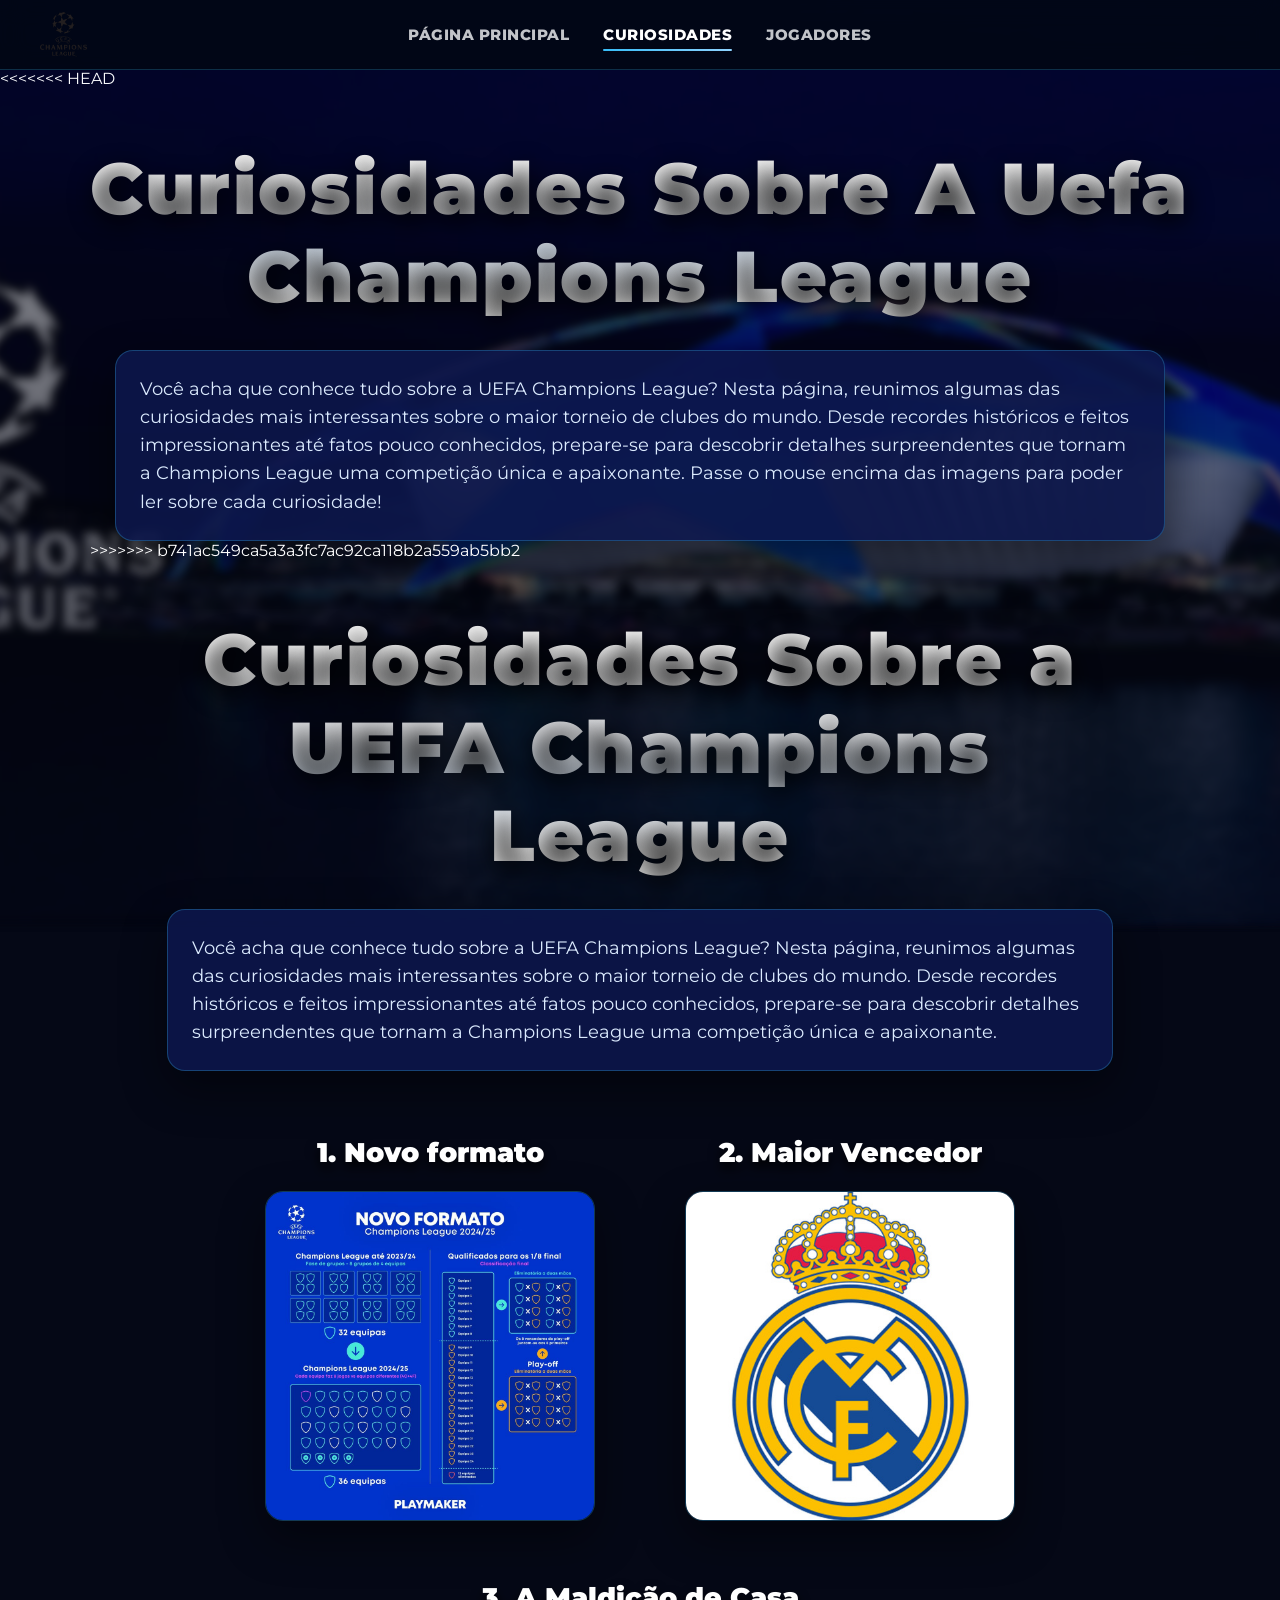
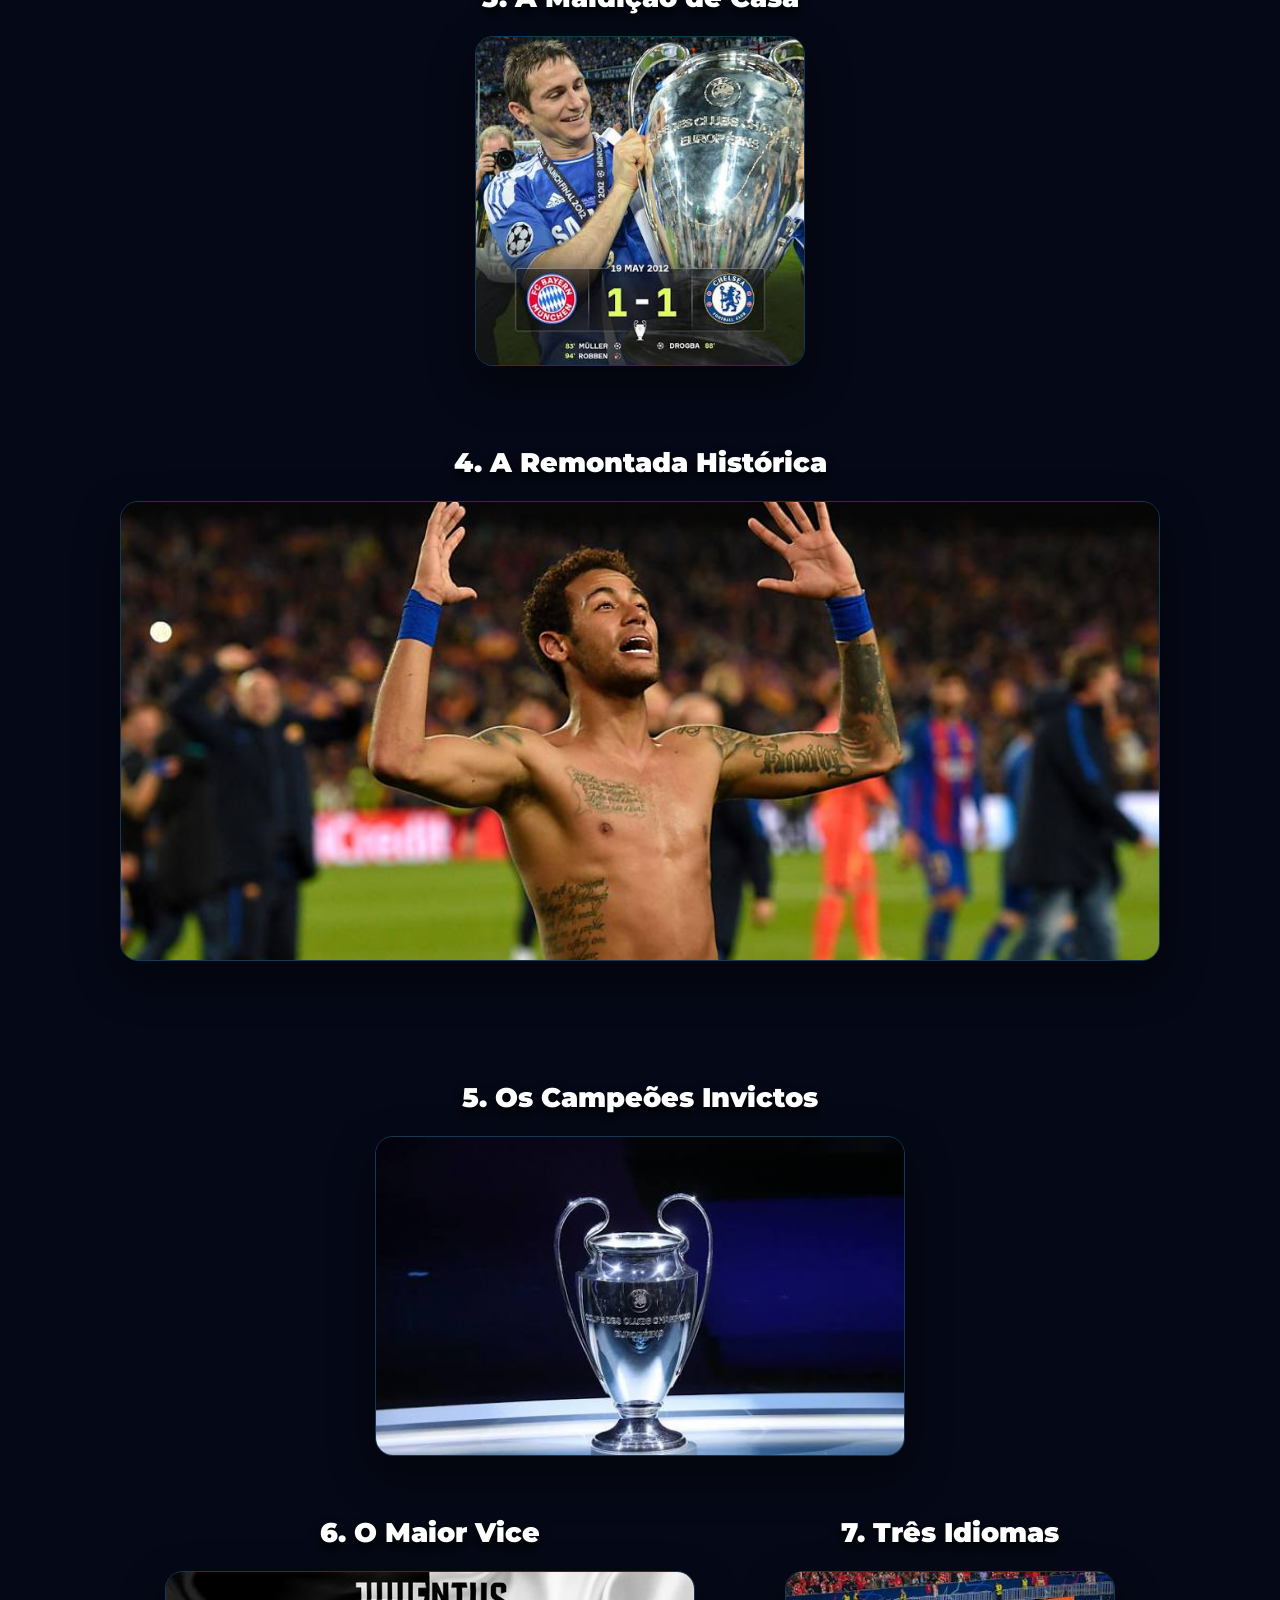
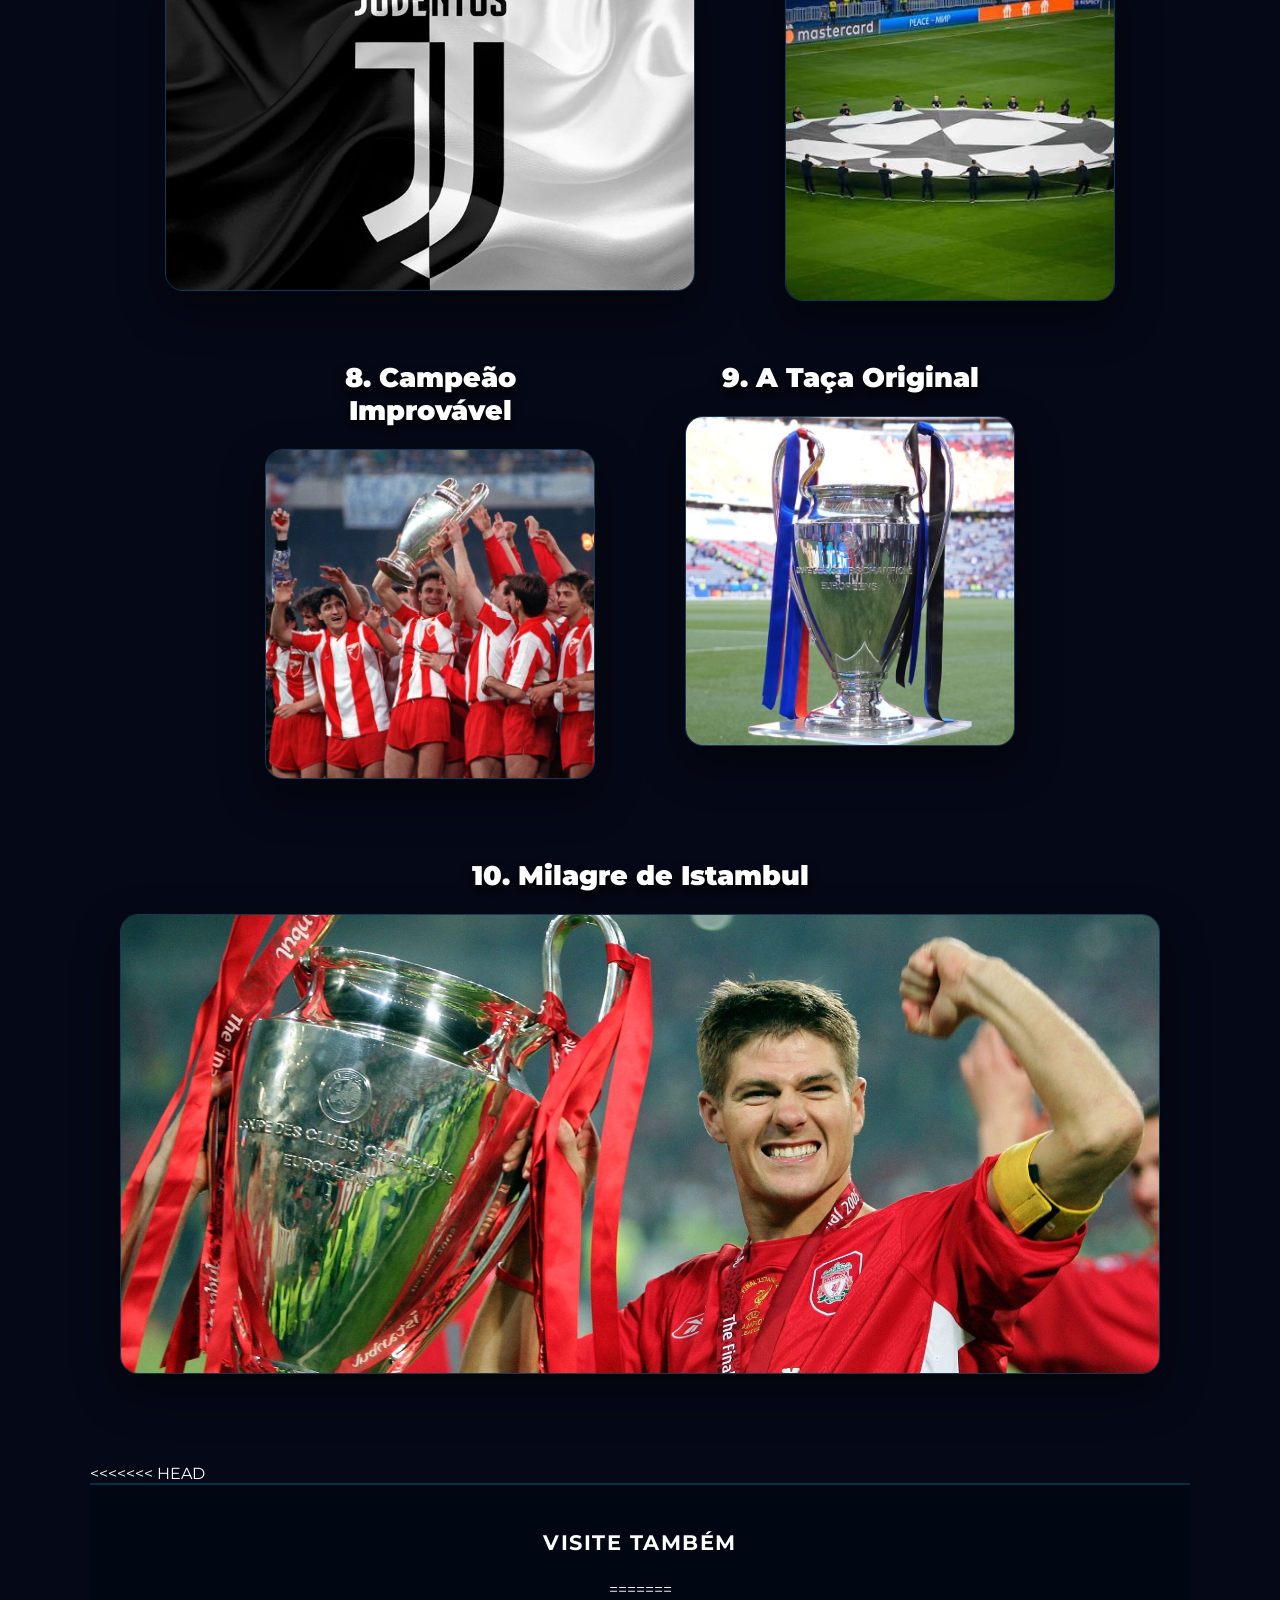
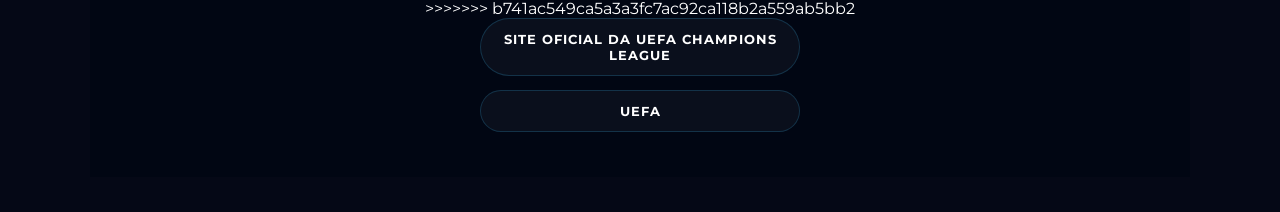
==== commit 5b16c80f: "resolução de um pequeno problema" ====
--- a/curiosidades.html
+++ b/curiosidades.html
@@ -20,7 +20,17 @@
         <li><a href="jogadores.html">Jogadores</a></li>
       </ul>
     </div>
+<<<<<<< HEAD
   </nav>
+=======
+    </nav>
+    <div class="fundo"></div>
+    <header>
+        <h1>Curiosidades Sobre A Uefa Champions League</h1>
+        <p class="intro">Você acha que conhece tudo sobre a UEFA Champions League? 
+            Nesta página, reunimos algumas das curiosidades mais interessantes sobre o maior torneio de clubes do mundo. 
+            Desde recordes históricos e feitos impressionantes até fatos pouco conhecidos, prepare-se para descobrir detalhes surpreendentes que tornam a Champions League uma competição única e apaixonante. Passe o mouse encima das imagens para poder ler sobre cada curiosidade!</p>
+>>>>>>> b741ac549ca5a3a3fc7ac92ca118b2a559ab5bb2
 
   <div class="fundo"></div>
 
@@ -167,9 +177,13 @@
     </div>
   </main>
 
+<<<<<<< HEAD
   <footer>
     <section class="visite">
       <h3>Visite também</h3>
+=======
+        <section class="visite">
+>>>>>>> b741ac549ca5a3a3fc7ac92ca118b2a559ab5bb2
 
       <ul>
         <li>
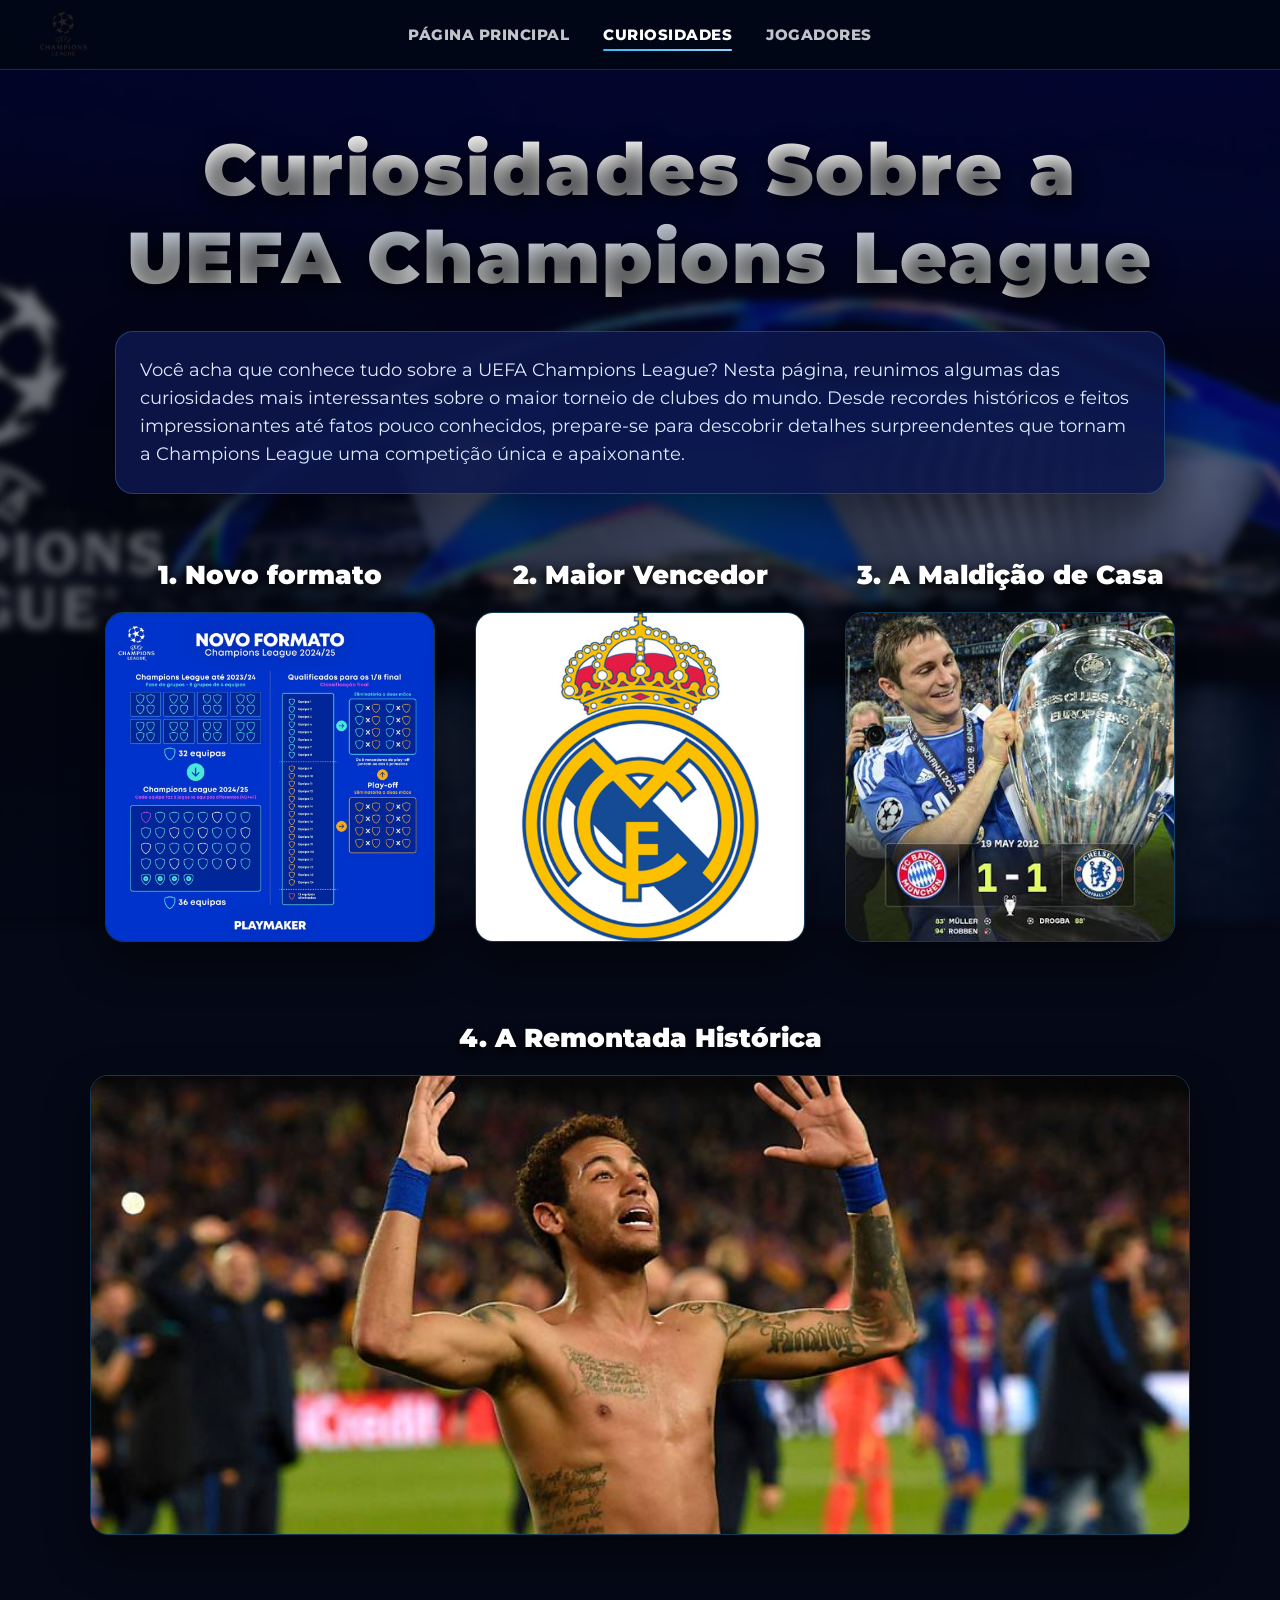
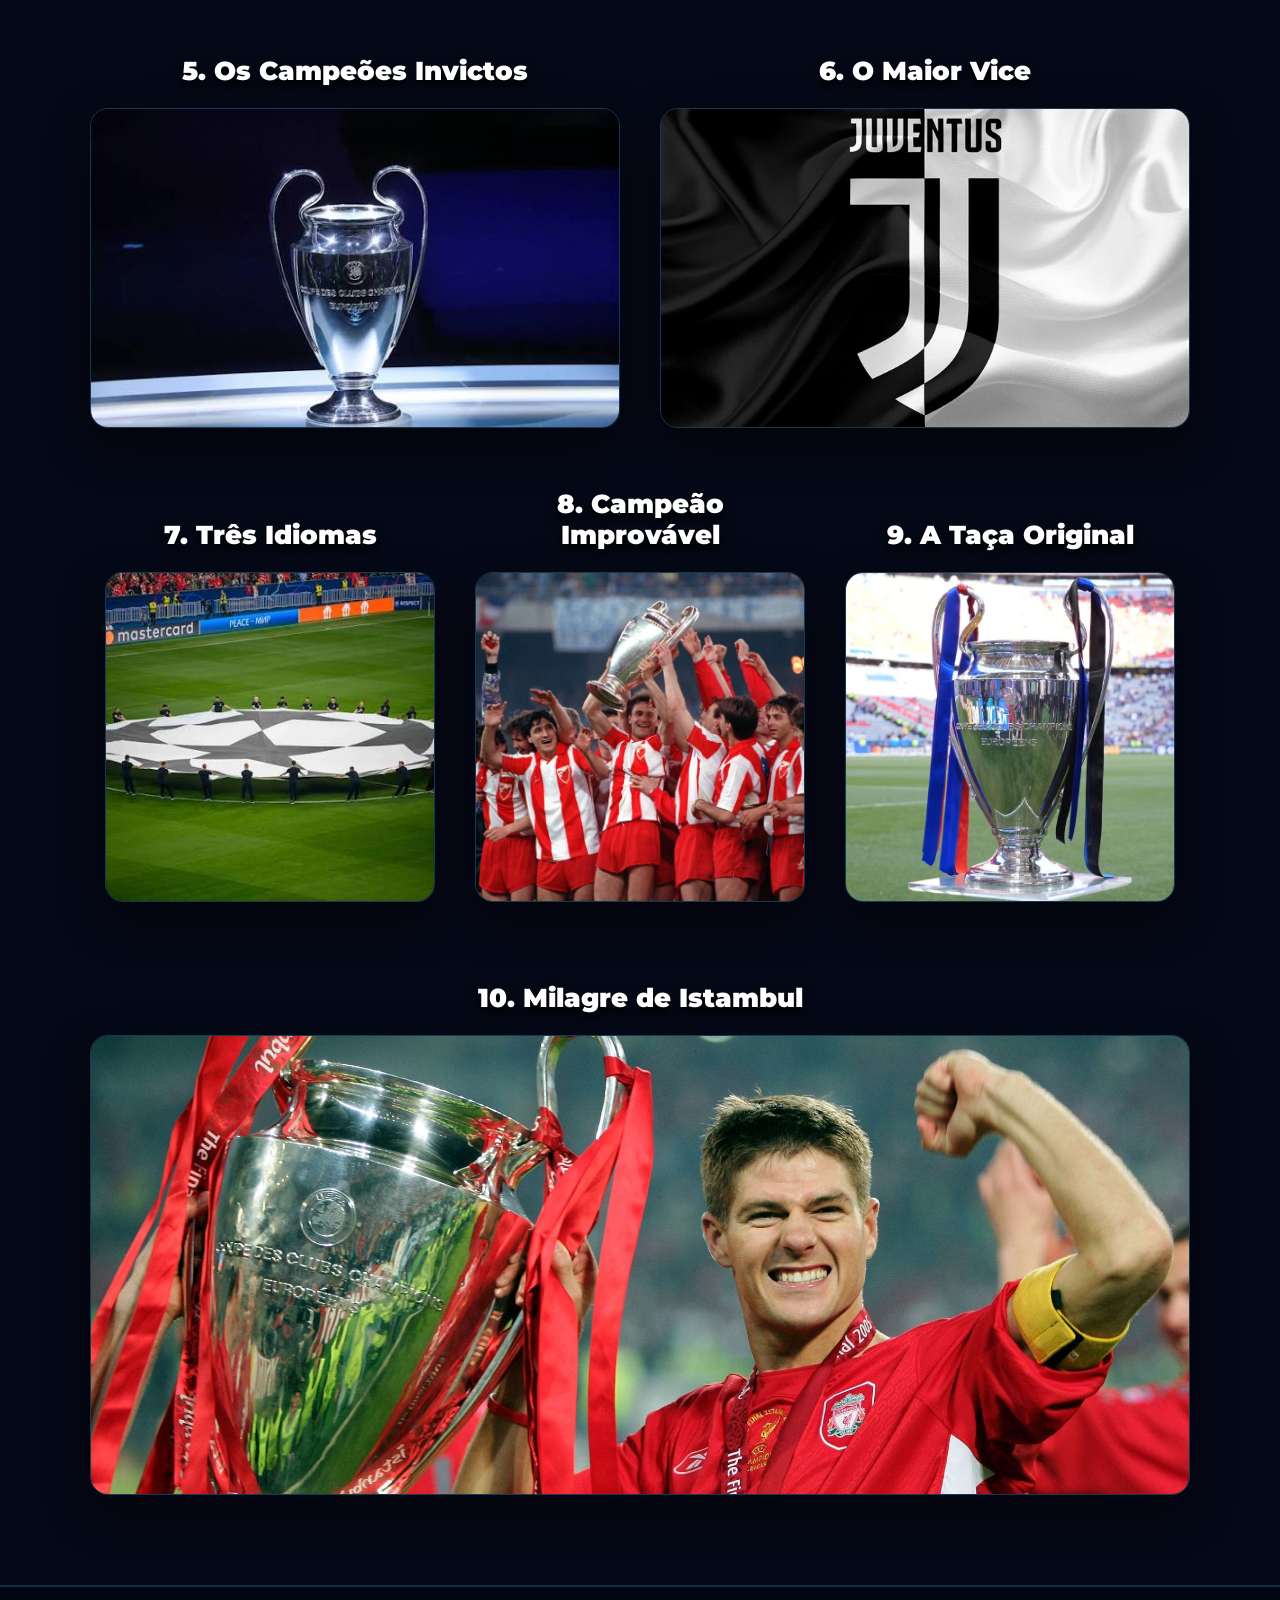
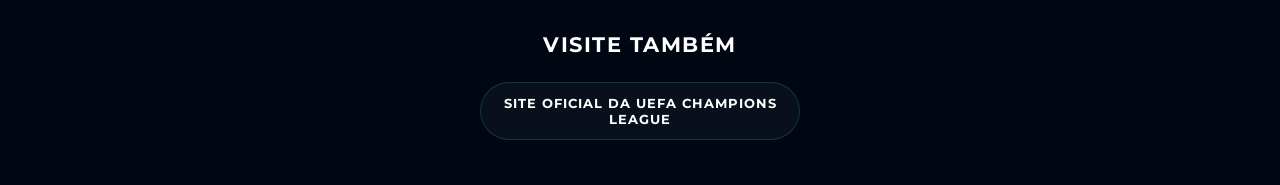
==== commit 3dc1cb17: "editei algumas coisas no design" ====
--- a/curiosidades.html
+++ b/curiosidades.html
@@ -20,17 +20,7 @@
         <li><a href="jogadores.html">Jogadores</a></li>
       </ul>
     </div>
-<<<<<<< HEAD
   </nav>
-=======
-    </nav>
-    <div class="fundo"></div>
-    <header>
-        <h1>Curiosidades Sobre A Uefa Champions League</h1>
-        <p class="intro">Você acha que conhece tudo sobre a UEFA Champions League? 
-            Nesta página, reunimos algumas das curiosidades mais interessantes sobre o maior torneio de clubes do mundo. 
-            Desde recordes históricos e feitos impressionantes até fatos pouco conhecidos, prepare-se para descobrir detalhes surpreendentes que tornam a Champions League uma competição única e apaixonante. Passe o mouse encima das imagens para poder ler sobre cada curiosidade!</p>
->>>>>>> b741ac549ca5a3a3fc7ac92ca118b2a559ab5bb2
 
   <div class="fundo"></div>
 
@@ -92,8 +82,13 @@
       <div class="texto">
         <h4>O Impossível Aconteceu no Camp Nou</h4>
         <p>
-          Após perder por 4 a 0 para o PSG em 2017, o Barcelona precisava de uma virada quase impossível. No jogo de
-          volta, a equipe venceu por 6 a 1 em uma das partidas mais marcantes da história da Champions League.
+          No dia 8 de março de 2017, o Camp Nou foi palco do maior milagre da história da Champions League. 
+          Após sofrer uma goleada humilhante por 4 a 0 para o PSG no jogo de ida das oitavas de final, o 
+          Barcelona precisava de um feito inédito para se classificar. Liderada por uma atuação monumental 
+          de Neymar, a equipe catalã abriu 3 a 0, mas sofreu um balde de água fria com o gol de Cavani. 
+          Quando tudo parecia perdido, o Barça marcou três gols impressionantes após os 88 minutos de jogo. 
+          O gol da classificação heroica veio aos 95 minutos, dos pés de Sergi Roberto, selando o placar 
+          histórico de 6 a 1 e provando que, no futebol, o impossível é apenas uma questão de tempo.
         </p>
       </div>
     </div>
@@ -138,7 +133,7 @@
     </div>
 
     <div class="card">
-      <h3 class="timg">8. Campeão Improvável</h3>
+      <h3 class="timg">8. Campeão Improvável </h3>
       <img src="imagens_pietro/estrelavermelha.webp" alt="Estrela Vermelha" class="imagem">
 
       <div class="texto">
@@ -170,30 +165,28 @@
       <div class="texto">
         <h4>A Virada do Século</h4>
         <p>
-          Na final de 2005, o Milan abriu 3 a 0 contra o Liverpool no primeiro tempo. A equipe inglesa reagiu, empatou
-          a partida e conquistou o título nos pênaltis em uma das maiores finais da história.
+          A decisão de 2005 no Estádio Olímpico Atatürk é considerada por muitos a maior final de todos os tempos. 
+          No primeiro tempo, o poderoso Milan dominou completamente e abriu uma vantagem avassaladora de 3 a 0. 
+          O jogo parecia liquidado, mas o Liverpool voltou do intervalo determinado a desafiar a lógica. Em um 
+          intervalo de apenas seis minutos no segundo tempo, liderados pelo capitão Steven Gerrard, os ingleses 
+          marcaram três gols e empataram a partida de forma inacreditável. Após segurar a prorrogação com defesas 
+          milagrosas do goleiro Jerzy Dudek, o Liverpool coroou a reação mais espetacular da história do torneio 
+          vencendo nos pênaltis, eternizando o confronto como o verdadeiro 'Milagre de Istambul'.
         </p>
       </div>
     </div>
   </main>
 
-<<<<<<< HEAD
   <footer>
     <section class="visite">
       <h3>Visite também</h3>
-=======
-        <section class="visite">
->>>>>>> b741ac549ca5a3a3fc7ac92ca118b2a559ab5bb2
 
       <ul>
         <li>
-          <a href="https://www.uefa.com/uefachampionsleague/" target="_blank">
+          <a>
             Site Oficial da UEFA Champions League
           </a>
         </li>
-
-        <li>
-          <a href="https://www.uefa.com/" target="_blank">UEFA</a>
         </li>
       </ul>
     </section>
--- a/curiosidades.css
+++ b/curiosidades.css
@@ -168,11 +168,12 @@
   display: flex;
   flex-wrap: wrap;
   justify-content: center;
-  gap: 60px 90px;
+  gap: 60px 40px;
   width: 100%;
   max-width: 1200px;
   margin: 0 auto;
   padding: 30px;
+  align-items: flex-end;
 }
 
 .card {
@@ -189,7 +190,7 @@
 .timg {
   text-align: center;
   color: #ffffff;
-  font-size: 1.7rem;
+  font-size: 1.6rem;
   margin-bottom: 8px;
   font-weight: 900;
   text-shadow: 0 6px 12px rgba(0, 0, 0, 1);
@@ -214,7 +215,7 @@
 
 .texto {
   position: absolute;
-  top: 55px;
+  top: 54px;
   left: 50%;
   width: 330px;
   min-height: 330px;
@@ -251,12 +252,9 @@
 
 .card:hover > .texto {
   opacity: 1;
-  transform: translateX(-50%) scale(1);
-  visibility: visible;
-}
-
-/* CARD DESTAQUE */
-
+  transform: translateX(-50%) translateY(-7px) scale(1);
+  visibility: visible
+}
 .card.destaque {
   width: 100%;
   max-width: 1100px;
@@ -278,8 +276,6 @@
   font-size: 1.08rem;
   padding: 33px;
 }
-
-/* CARD DUPLO */
 
 .card.duplo {
   width: 530px;
@@ -292,12 +288,10 @@
 }
 
 .card.duplo .texto {
-  top: 59px;
+  top: 54px;
   width: 530px;
   min-height: 320px;
 }
-
-/* FOOTER */
 
 footer {
   background: rgba(2, 7, 20, 0.96);
@@ -344,8 +338,6 @@
   transform: scale(1.04);
 }
 
-/* RESPONSIVO */
-
 @media (max-width: 900px) {
   .card,
   .card.duplo,
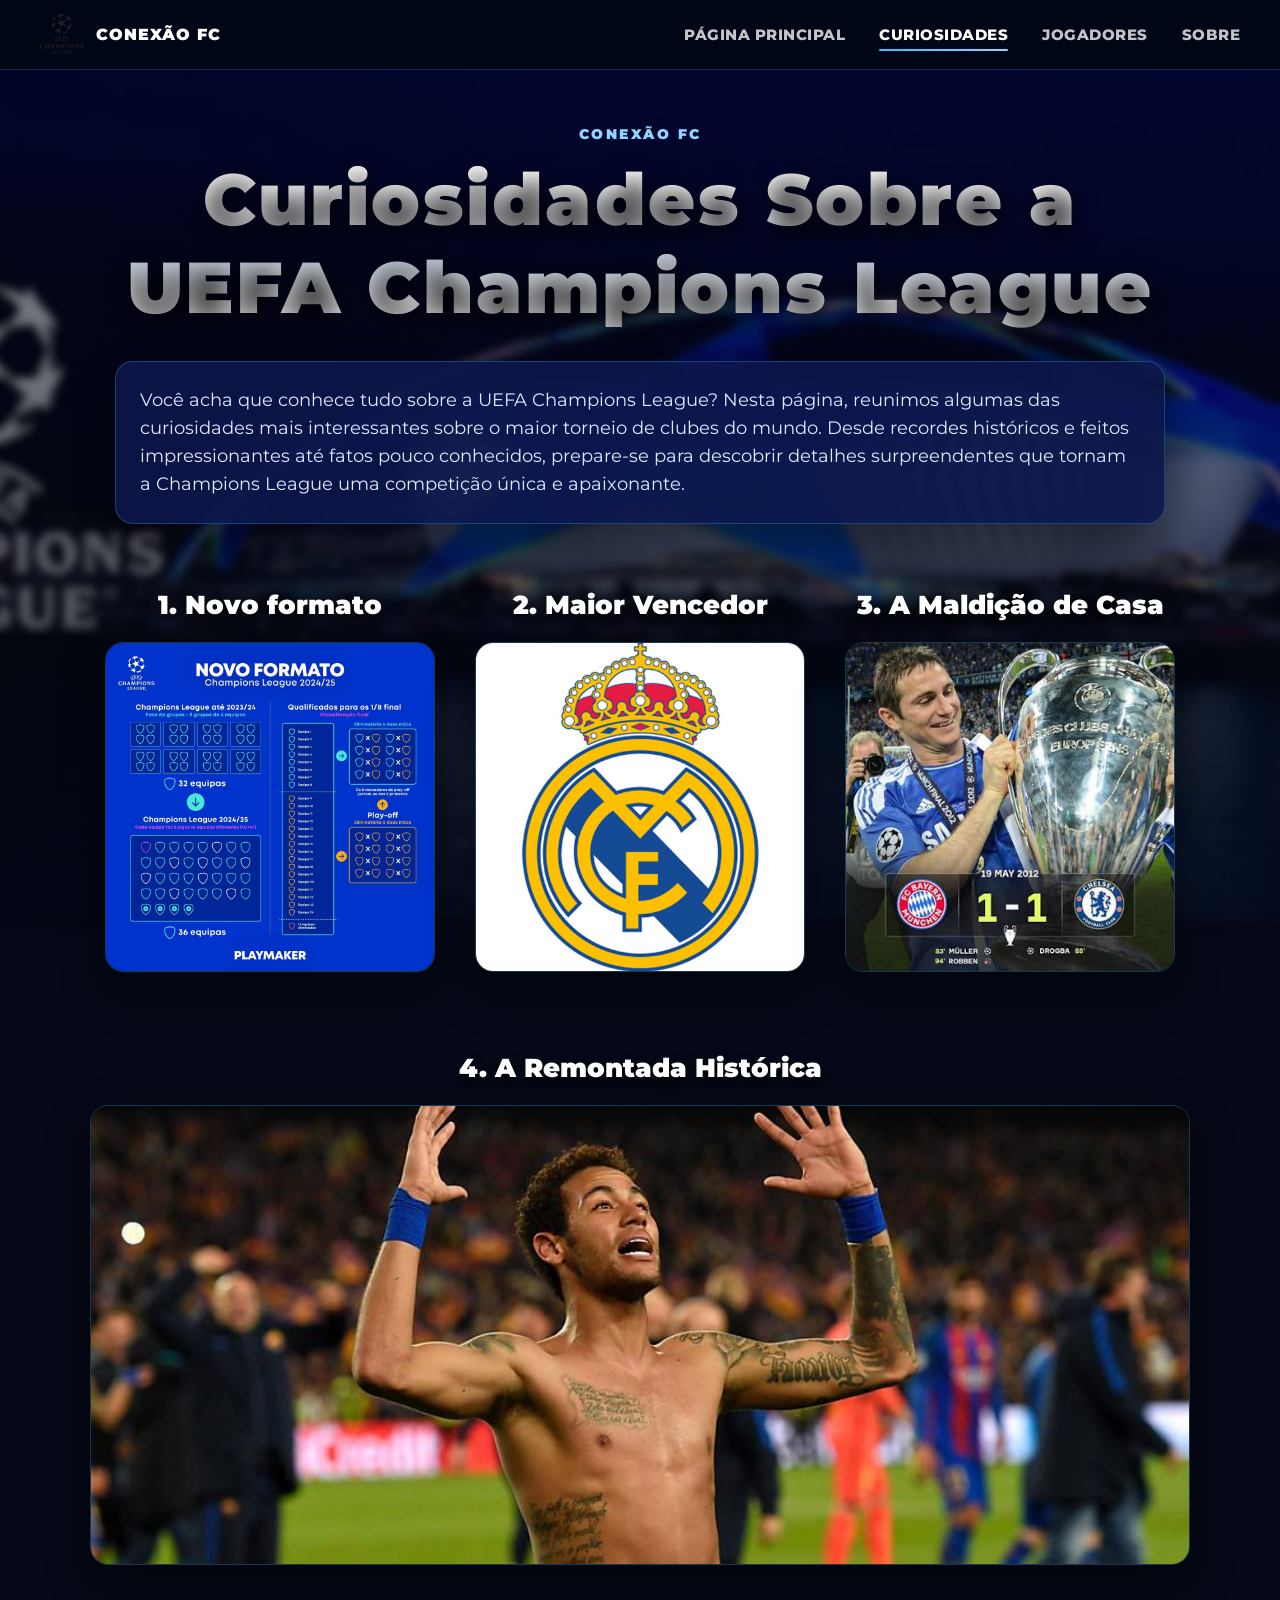
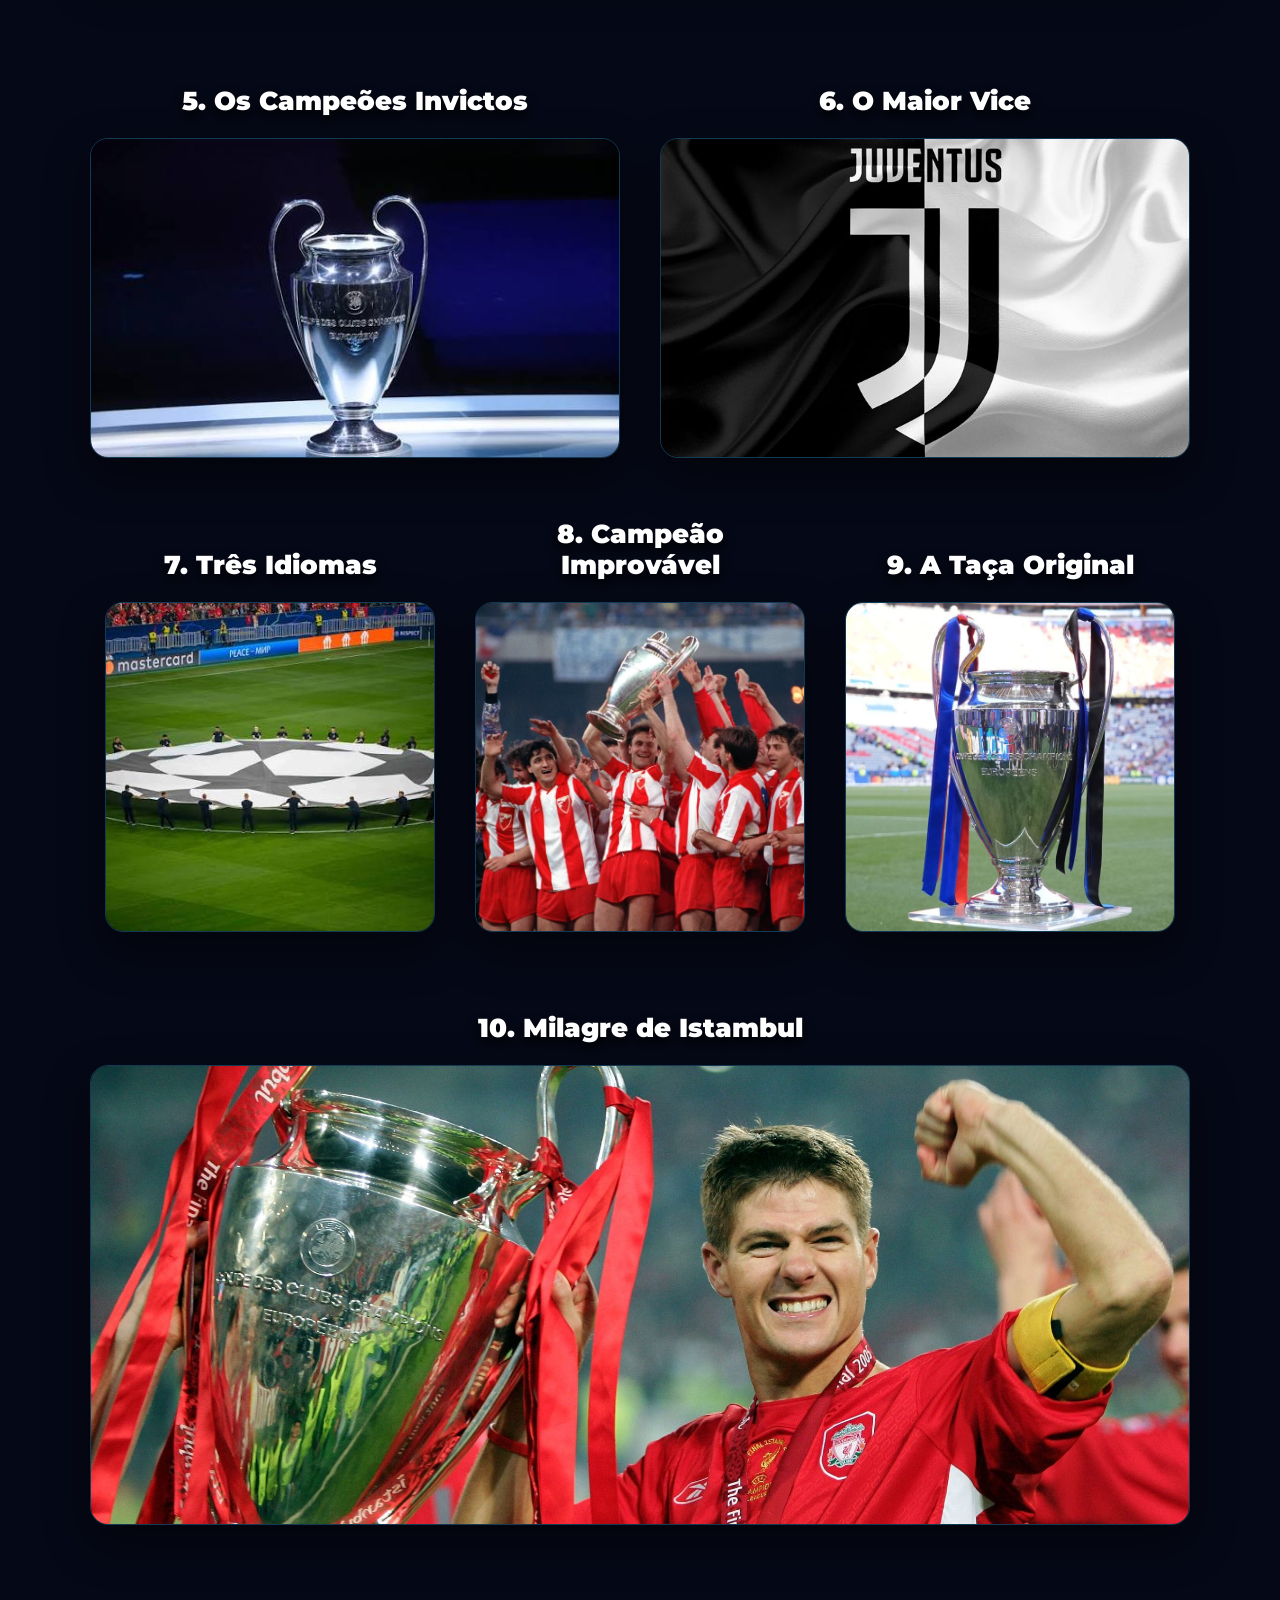
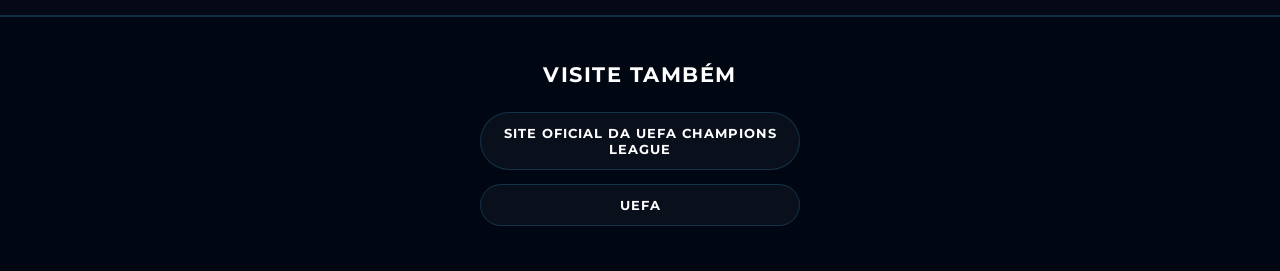
==== commit 6c3ecc85: "Adicionei a pagina de colaboradores, e adaptei as outras para poder ter o titulo da pagina e a atual" ====
--- a/curiosidades.html
+++ b/curiosidades.html
@@ -6,18 +6,22 @@
   <meta name="viewport" content="width=device-width, initial-scale=1.0">
   <link rel="icon" href="imagens_pietro/logo-champions.png">
   <link rel="stylesheet" href="curiosidades.css">
-  <title>Curiosidades Champions League</title>
+  <title>Conexão FC | Curiosidades</title>
 </head>
 
 <body>
   <nav class="topo-site">
     <div class="topo-caixa">
-      <img src="imagens_pietro/logo-champions.png" alt="Logo Champions" class="topo-logo">
+      <a href="index.html" class="marca-site">
+        <img src="imagens_pietro/logo-champions.png" alt="Logo Champions" class="topo-logo">
+        <span>Conexão FC</span>
+      </a>
 
       <ul class="topo-links">
         <li><a href="index.html">Página Principal</a></li>
         <li><a href="curiosidades.html" class="active">Curiosidades</a></li>
         <li><a href="jogadores.html">Jogadores</a></li>
+        <li><a href="sobre.html">Sobre</a></li>
       </ul>
     </div>
   </nav>
@@ -25,6 +29,8 @@
   <div class="fundo"></div>
 
   <header>
+    <p class="marca-pagina">Conexão FC</p>
+
     <h1>Curiosidades Sobre a UEFA Champions League</h1>
 
     <p class="intro">
@@ -82,12 +88,12 @@
       <div class="texto">
         <h4>O Impossível Aconteceu no Camp Nou</h4>
         <p>
-          No dia 8 de março de 2017, o Camp Nou foi palco do maior milagre da história da Champions League. 
-          Após sofrer uma goleada humilhante por 4 a 0 para o PSG no jogo de ida das oitavas de final, o 
-          Barcelona precisava de um feito inédito para se classificar. Liderada por uma atuação monumental 
-          de Neymar, a equipe catalã abriu 3 a 0, mas sofreu um balde de água fria com o gol de Cavani. 
-          Quando tudo parecia perdido, o Barça marcou três gols impressionantes após os 88 minutos de jogo. 
-          O gol da classificação heroica veio aos 95 minutos, dos pés de Sergi Roberto, selando o placar 
+          No dia 8 de março de 2017, o Camp Nou foi palco do maior milagre da história da Champions League.
+          Após sofrer uma goleada humilhante por 4 a 0 para o PSG no jogo de ida das oitavas de final, o
+          Barcelona precisava de um feito inédito para se classificar. Liderada por uma atuação monumental
+          de Neymar, a equipe catalã abriu 3 a 0, mas sofreu um balde de água fria com o gol de Cavani.
+          Quando tudo parecia perdido, o Barça marcou três gols impressionantes após os 88 minutos de jogo.
+          O gol da classificação heroica veio aos 95 minutos, dos pés de Sergi Roberto, selando o placar
           histórico de 6 a 1 e provando que, no futebol, o impossível é apenas uma questão de tempo.
         </p>
       </div>
@@ -133,7 +139,7 @@
     </div>
 
     <div class="card">
-      <h3 class="timg">8. Campeão Improvável </h3>
+      <h3 class="timg">8. Campeão Improvável</h3>
       <img src="imagens_pietro/estrelavermelha.webp" alt="Estrela Vermelha" class="imagem">
 
       <div class="texto">
@@ -165,13 +171,13 @@
       <div class="texto">
         <h4>A Virada do Século</h4>
         <p>
-          A decisão de 2005 no Estádio Olímpico Atatürk é considerada por muitos a maior final de todos os tempos. 
-          No primeiro tempo, o poderoso Milan dominou completamente e abriu uma vantagem avassaladora de 3 a 0. 
-          O jogo parecia liquidado, mas o Liverpool voltou do intervalo determinado a desafiar a lógica. Em um 
-          intervalo de apenas seis minutos no segundo tempo, liderados pelo capitão Steven Gerrard, os ingleses 
-          marcaram três gols e empataram a partida de forma inacreditável. Após segurar a prorrogação com defesas 
-          milagrosas do goleiro Jerzy Dudek, o Liverpool coroou a reação mais espetacular da história do torneio 
-          vencendo nos pênaltis, eternizando o confronto como o verdadeiro 'Milagre de Istambul'.
+          A decisão de 2005 no Estádio Olímpico Atatürk é considerada por muitos a maior final de todos os tempos.
+          No primeiro tempo, o poderoso Milan dominou completamente e abriu uma vantagem avassaladora de 3 a 0.
+          O jogo parecia liquidado, mas o Liverpool voltou do intervalo determinado a desafiar a lógica. Em um
+          intervalo de apenas seis minutos no segundo tempo, liderados pelo capitão Steven Gerrard, os ingleses
+          marcaram três gols e empataram a partida de forma inacreditável. Após segurar a prorrogação com defesas
+          milagrosas do goleiro Jerzy Dudek, o Liverpool coroou a reação mais espetacular da história do torneio
+          vencendo nos pênaltis, eternizando o confronto como o verdadeiro "Milagre de Istambul".
         </p>
       </div>
     </div>
@@ -183,10 +189,15 @@
 
       <ul>
         <li>
-          <a>
+          <a href="https://www.uefa.com/uefachampionsleague/" target="_blank">
             Site Oficial da UEFA Champions League
           </a>
         </li>
+
+        <li>
+          <a href="https://www.uefa.com/" target="_blank">
+            UEFA
+          </a>
         </li>
       </ul>
     </section>
--- a/curiosidades.css
+++ b/curiosidades.css
@@ -76,15 +76,29 @@
   margin: 0 auto;
   padding: 0 40px;
   display: flex;
-  justify-content: center;
+  justify-content: space-between;
   align-items: center;
   position: relative;
 }
 
+.marca-site {
+  display: flex;
+  align-items: center;
+  gap: 12px;
+  color: #ffffff;
+  font-weight: 900;
+  text-transform: uppercase;
+  letter-spacing: 1px;
+  text-decoration: none;
+}
+
+.marca-site span {
+  white-space: nowrap;
+  font-size: 1rem;
+}
+
 .topo-logo {
-  position: absolute;
-  left: 40px;
-  height: 45px;
+  height: 42px;
   width: auto;
   object-fit: contain;
 }
@@ -133,6 +147,16 @@
   z-index: 2;
   padding: 55px 7% 35px;
   color: white;
+}
+
+.marca-pagina {
+  margin-bottom: 12px;
+  text-align: center;
+  color: var(--azul-destaque-2);
+  font-size: 0.9rem;
+  font-weight: 900;
+  letter-spacing: 2.5px;
+  text-transform: uppercase;
 }
 
 h1 {
@@ -168,12 +192,12 @@
   display: flex;
   flex-wrap: wrap;
   justify-content: center;
+  align-items: flex-end;
   gap: 60px 40px;
   width: 100%;
   max-width: 1200px;
   margin: 0 auto;
   padding: 30px;
-  align-items: flex-end;
 }
 
 .card {
@@ -253,8 +277,9 @@
 .card:hover > .texto {
   opacity: 1;
   transform: translateX(-50%) translateY(-7px) scale(1);
-  visibility: visible
-}
+  visibility: visible;
+}
+
 .card.destaque {
   width: 100%;
   max-width: 1100px;
@@ -292,6 +317,8 @@
   width: 530px;
   min-height: 320px;
 }
+
+/* FOOTER */
 
 footer {
   background: rgba(2, 7, 20, 0.96);
@@ -338,6 +365,8 @@
   transform: scale(1.04);
 }
 
+/* RESPONSIVO */
+
 @media (max-width: 900px) {
   .card,
   .card.duplo,
@@ -375,10 +404,18 @@
     padding: 12px 20px;
     flex-direction: column;
     gap: 10px;
+    justify-content: center;
+  }
+
+  .marca-site {
+    justify-content: center;
+  }
+
+  .marca-site span {
+    font-size: 0.9rem;
   }
 
   .topo-logo {
-    position: static;
     height: 38px;
   }
 
